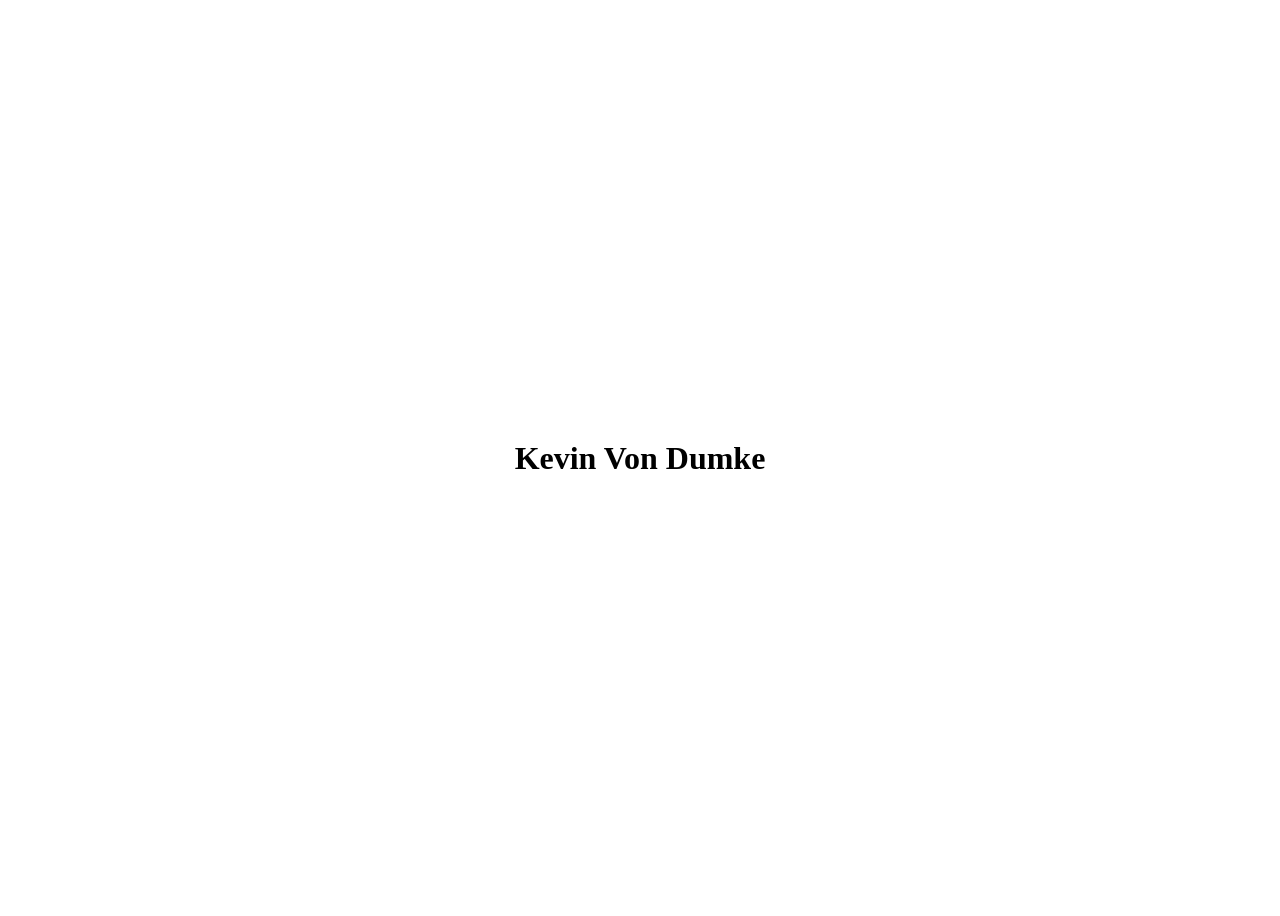
==== index.html @ 3ac59570 "feat(index.html)" ====
<!DOCTYPE html>
<html lang="en">
<head>
    <meta charset="UTF-8">
    <meta name="viewport" content="width=device-width, initial-scale=1.0">
    <title>Kevin Von Dumke | Portfolio</title>
    <link rel="stylesheet" href="styles/index.css">
</head>
<body>
    <div class="container">
        <h1>Kevin Von Dumke</h1>
    </div>
</body>
</html>
---- styles/index.css ----
.container {
  display: flex;
  justify-content: center;
  align-items: center;
  height: 100vh;
}
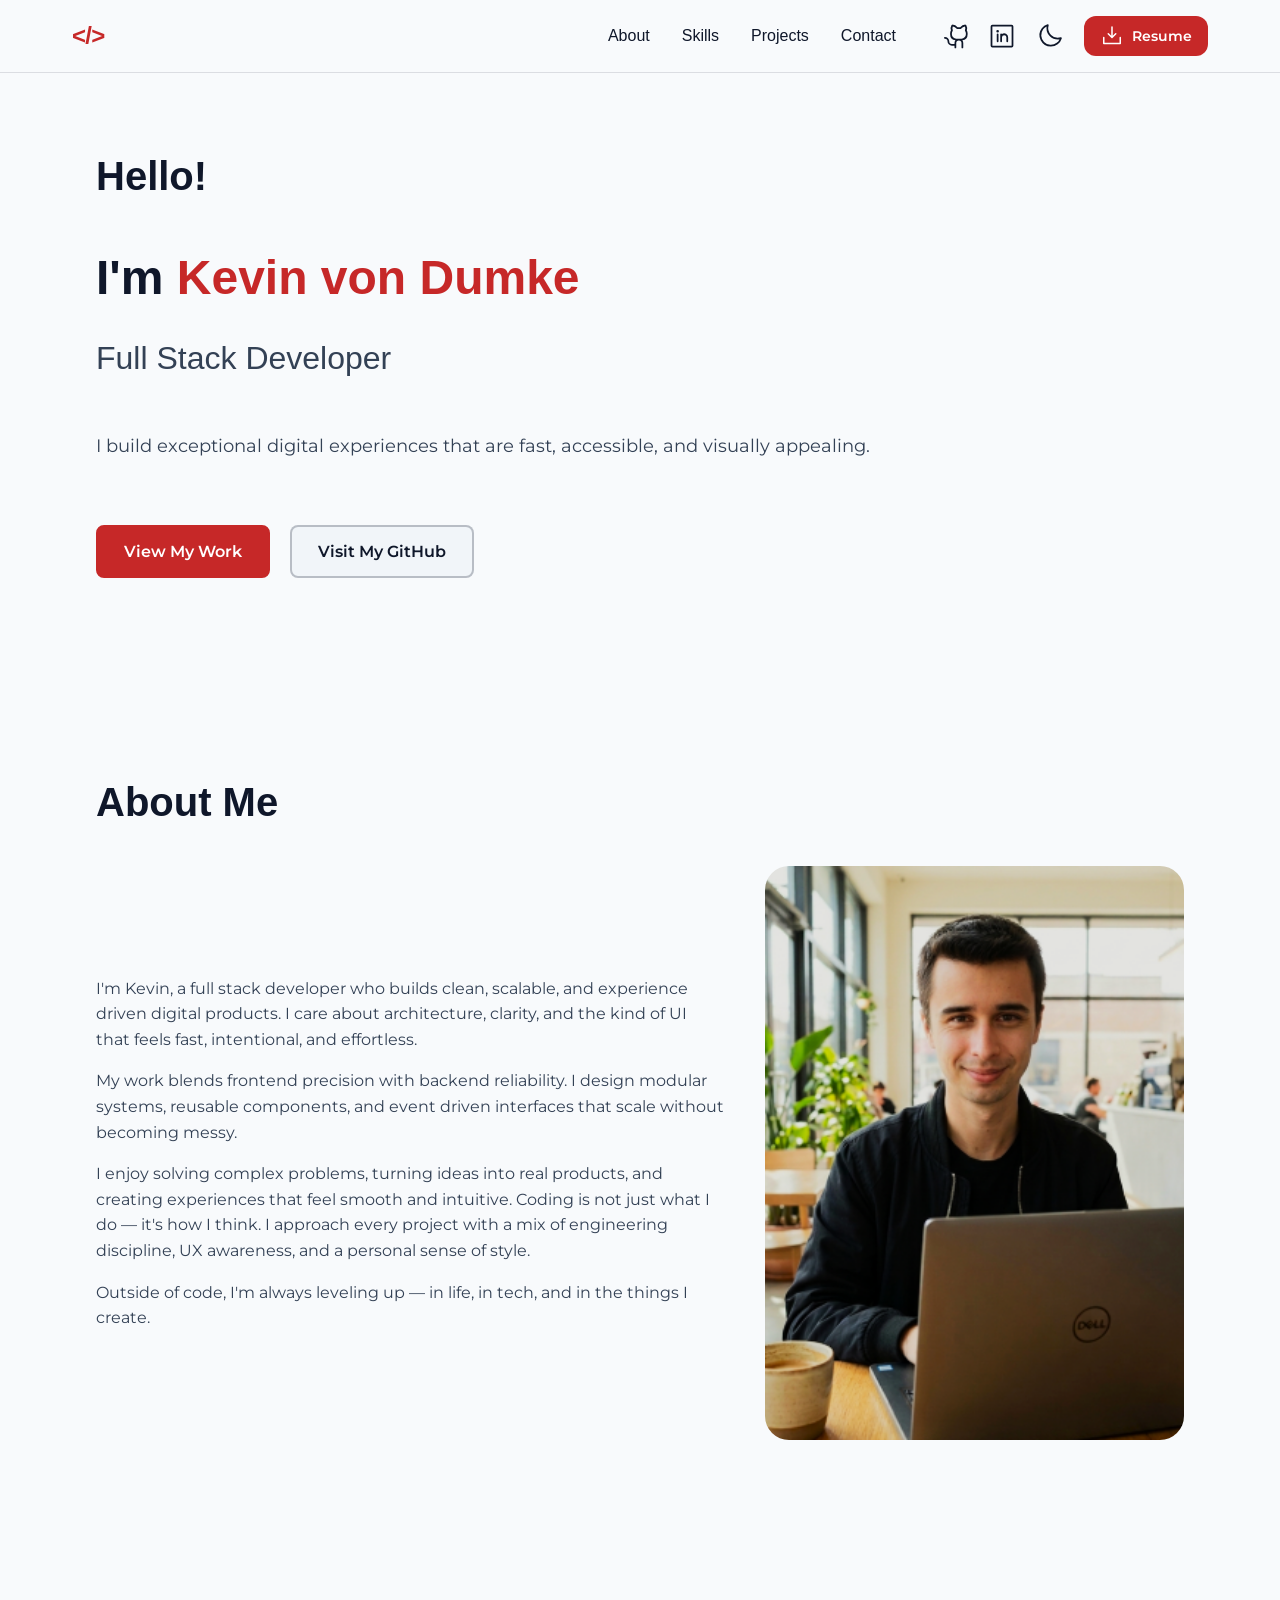
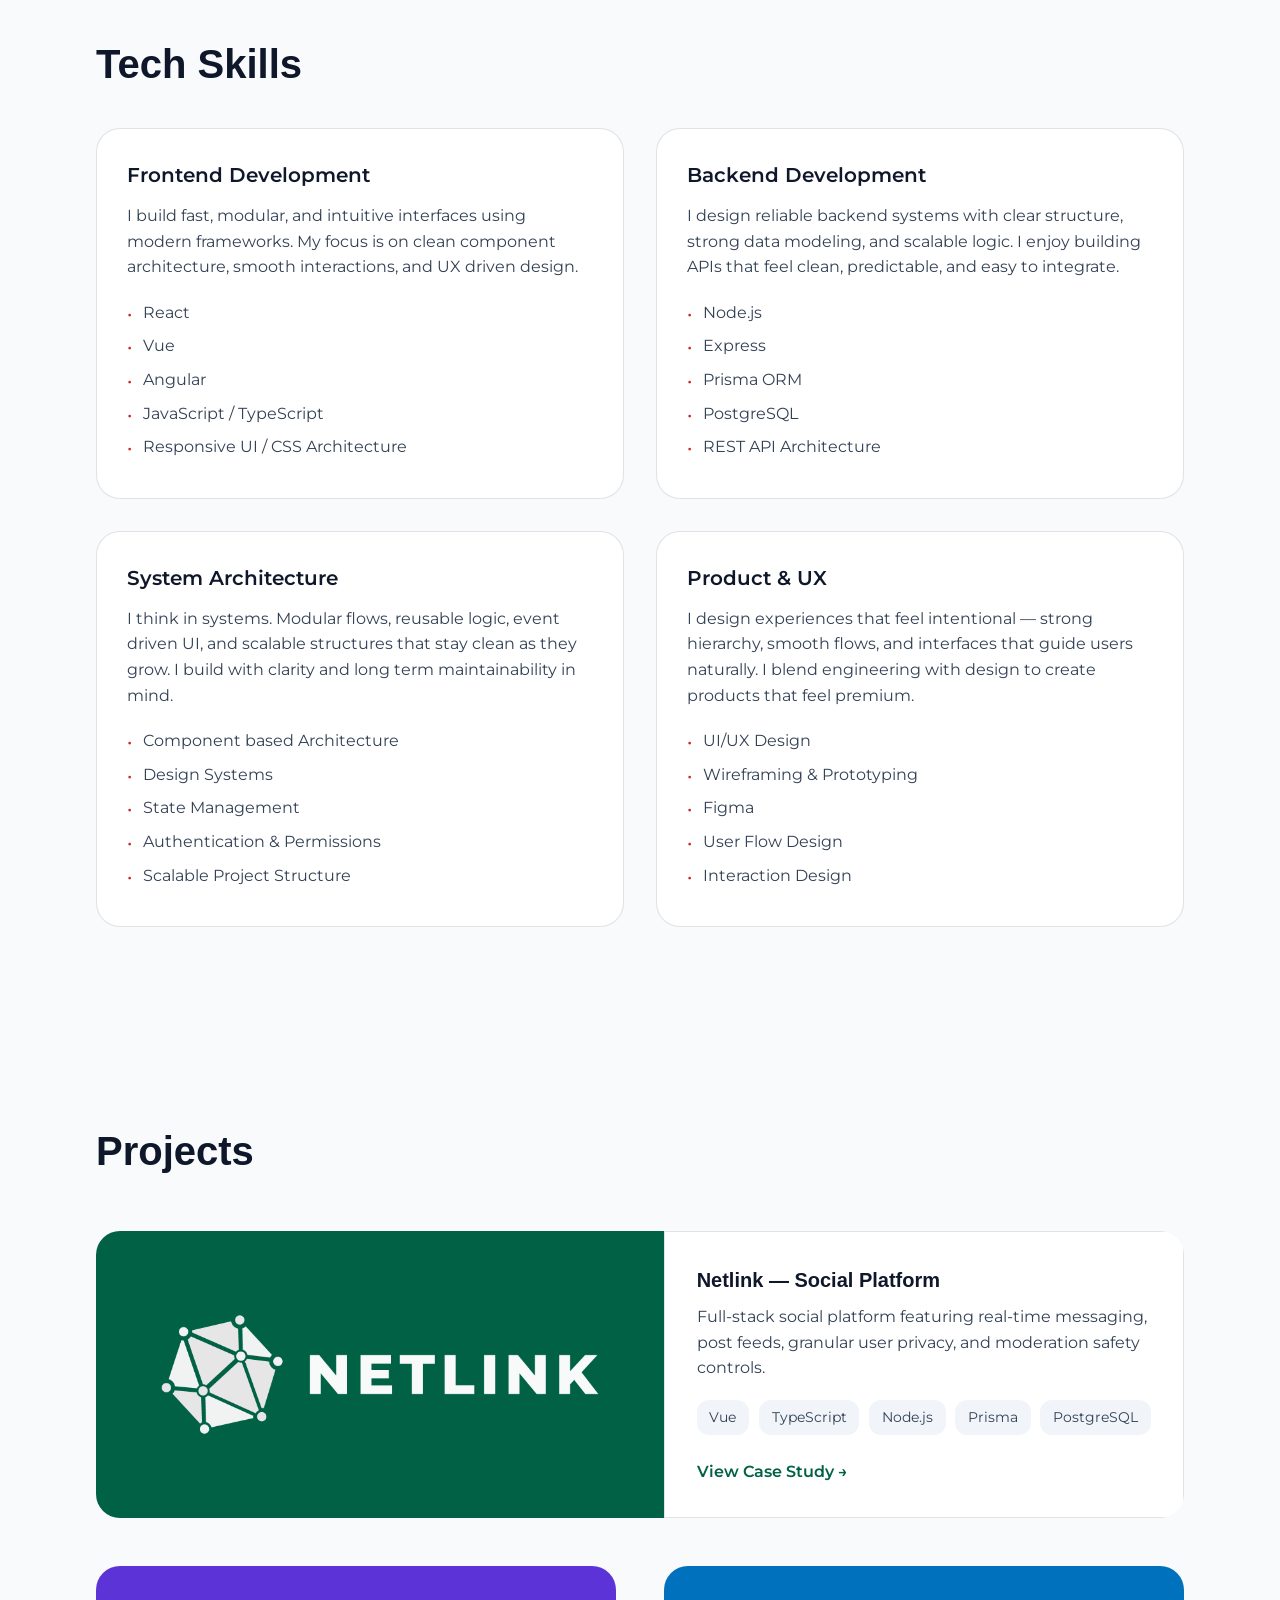
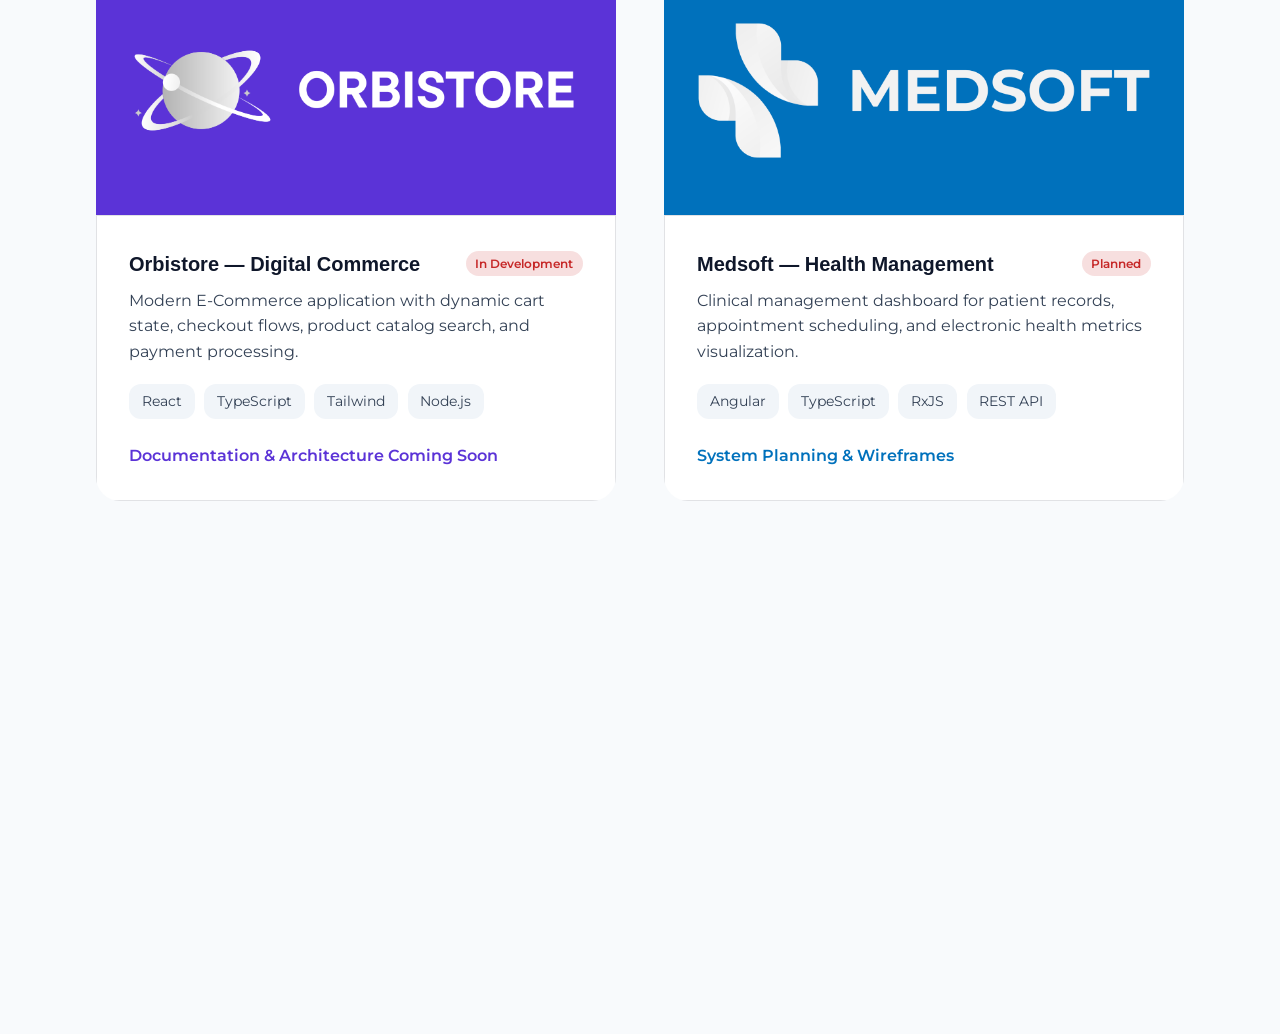
==== commit 87c7ee98: "feat: major portfolio overhaul and accessibility optimization. - Add glassmorphism sticky header, mo" ====
--- a/index.html
+++ b/index.html
@@ -1,14 +1,536 @@
-<!DOCTYPE html>
+<!doctype html>
 <html lang="en">
-<head>
-    <meta charset="UTF-8">
-    <meta name="viewport" content="width=device-width, initial-scale=1.0">
-    <title>Kevin Von Dumke | Portfolio</title>
-    <link rel="stylesheet" href="styles/index.css">
-</head>
-<body>
-    <div class="container">
-        <h1>Kevin Von Dumke</h1>
-    </div>
-</body>
-</html>+  <head>
+    <meta charset="UTF-8" />
+    <meta name="viewport" content="width=device-width, initial-scale=1.0" />
+
+    <title>Kevin Von Dumke | Full Stack Developer</title>
+    <meta
+      name="description"
+      content="Full Stack Developer specializing in Vue.js, TypeScript, Node.js, Express, Prisma, and PostgreSQL. Explore my projects, technical documentation, and development process."
+    />
+    <meta
+      name="keywords"
+      content="Kevin Von Dumke, Full Stack Developer, Vue.js, TypeScript, Node.js, Express, Prisma, PostgreSQL, Portfolio, Software Engineer"
+    />
+
+    <meta name="theme-color" content="#0d0d0d" />
+
+    <meta name="author" content="Kevin Von Dumke" />
+    <meta name="robots" content="index, follow" />
+
+    <link rel="icon" href="/assets/favicon.svg" type="image/svg+xml" />
+    <link rel="icon" type="image/png" href="/favicon-96x96.png" sizes="96x96" />
+    <link rel="icon" type="image/svg+xml" href="/favicon.svg" />
+    <link rel="shortcut icon" href="/favicon.ico" />
+    <link rel="apple-touch-icon" sizes="180x180" href="/apple-touch-icon.png" />
+    <link rel="manifest" href="/site.webmanifest" />
+
+    <meta property="og:type" content="website" />
+    <meta
+      property="og:title"
+      content="Kevin Von Dumke | Full Stack Developer"
+    />
+    <meta
+      property="og:description"
+      content="Explore my portfolio, featured projects, technical documentation, and engineering process."
+    />
+    <meta
+      property="og:image"
+      content="https://kevinvondumke.com/assets/og-image.png"
+    />
+    <meta property="og:url" content="https://kevinvondumke.com/" />
+    <meta property="og:site_name" content="Kevin Von Dumke Portfolio" />
+    <meta name="twitter:card" content="summary_large_image" />
+    <meta
+      name="twitter:title"
+      content="Kevin Von Dumke | Full Stack Developer"
+    />
+    <meta
+      name="twitter:description"
+      content="Explore my portfolio, featured projects, and technical documentation."
+    />
+    <meta
+      name="twitter:image"
+      content="https://kevinvondumke.com/assets/og-image.png"
+    />
+
+    <!-- Google Fonts CDN -->
+    <link rel="preconnect" href="https://fonts.googleapis.com" />
+    <link rel="preconnect" href="https://fonts.gstatic.com" crossorigin />
+    <link
+      href="https://fonts.googleapis.com/css2?family=Montserrat:ital,wght@0,300..900;1,300..900&display=swap"
+      rel="stylesheet"
+    />
+
+    <!-- CSS Styles -->
+    <link rel="stylesheet" href="css/main.css" />
+    <link rel="stylesheet" href="css/index.css" />
+  </head>
+  <body>
+    <div class="progress-bar"></div>
+    <div class="bg-lines"></div>
+    <header class="header" id="header">
+      <div class="container nav-container">
+        <!-- Logo -->
+        <a href="#hero" class="logo">
+          <span class="logo-accent">&lt;/&gt;</span>
+        </a>
+
+        <!-- Desktop Navigation -->
+        <nav class="nav" id="nav">
+          <ul class="nav-list">
+            <li><a href="#about" class="nav-link">About</a></li>
+            <li><a href="#skills" class="nav-link">Skills</a></li>
+            <li><a href="#projects" class="nav-link">Projects</a></li>
+            <li><a href="#contact" class="nav-link">Contact</a></li>
+          </ul>
+          <div class="header-actions">
+            <a
+              href="https://github.com/kevinvondumke"
+              target="_blank"
+              class="icon-btn"
+              aria-label="GitHub Profile"
+            >
+              <svg
+                xmlns="http://www.w3.org/2000/svg"
+                width="28"
+                height="28"
+                fill="#000000"
+                viewBox="0 0 256 256"
+                aria-hidden="true"
+                focusable="false"
+              >
+                <path
+                  d="M208.31,75.68A59.78,59.78,0,0,0,202.93,28,8,8,0,0,0,196,24a59.75,59.75,0,0,0-48,24H124A59.75,59.75,0,0,0,76,24a8,8,0,0,0-6.93,4,59.78,59.78,0,0,0-5.38,47.68A58.14,58.14,0,0,0,56,104v8a56.06,56.06,0,0,0,48.44,55.47A39.8,39.8,0,0,0,96,192v8H72a24,24,0,0,1-24-24A40,40,0,0,0,8,136a8,8,0,0,0,0,16,24,24,0,0,1,24,24,40,40,0,0,0,40,40H96v16a8,8,0,0,0,16,0V192a24,24,0,0,1,48,0v40a8,8,0,0,0,16,0V192a39.8,39.8,0,0,0-8.44-24.53A56.06,56.06,0,0,0,216,112v-8A58.14,58.14,0,0,0,208.31,75.68ZM200,112a40,40,0,0,1-40,40H112a40,40,0,0,1-40-40v-8a41.74,41.74,0,0,1,6.9-22.48A8,8,0,0,0,80,73.83a43.81,43.81,0,0,1,.79-33.58,43.88,43.88,0,0,1,32.32,20.06A8,8,0,0,0,119.82,64h32.35a8,8,0,0,0,6.74-3.69,43.87,43.87,0,0,1,32.32-20.06A43.81,43.81,0,0,1,192,73.83a8.09,8.09,0,0,0,1,7.65A41.72,41.72,0,0,1,200,104Z"
+                ></path>
+              </svg>
+            </a>
+            <a
+              href="https://www.linkedin.com/in/kevinvondumke"
+              target="_blank"
+              class="icon-btn"
+              aria-label="LinkedIn Profile"
+            >
+              <svg
+                xmlns="http://www.w3.org/2000/svg"
+                width="28"
+                height="28"
+                fill="#000000"
+                viewBox="0 0 256 256"
+                aria-hidden="true"
+                focusable="false"
+              >
+                <path
+                  d="M216,24H40A16,16,0,0,0,24,40V216a16,16,0,0,0,16,16H216a16,16,0,0,0,16-16V40A16,16,0,0,0,216,24Zm0,192H40V40H216V216ZM96,112v64a8,8,0,0,1-16,0V112a8,8,0,0,1,16,0Zm88,28v36a8,8,0,0,1-16,0V140a20,20,0,0,0-40,0v36a8,8,0,0,1-16,0V112a8,8,0,0,1,15.79-1.78A36,36,0,0,1,184,140ZM100,84A12,12,0,1,1,88,72,12,12,0,0,1,100,84Z"
+                ></path>
+              </svg>
+            </a>
+            <button
+              class="theme-toggle"
+              id="theme-toggle"
+              type="button"
+              aria-label="Toggle theme"
+              aria-pressed="false"
+            >
+              <span class="theme-icon sun-icon">
+                <svg
+                  xmlns="http://www.w3.org/2000/svg"
+                  width="28"
+                  height="28"
+                  fill="#000000"
+                  viewBox="0 0 256 256"
+                  aria-hidden="true"
+                  focusable="false"
+                >
+                  <path
+                    d="M120,40V16a8,8,0,0,1,16,0V40a8,8,0,0,1-16,0Zm72,88a64,64,0,1,1-64-64A64.07,64.07,0,0,1,192,128Zm-16,0a48,48,0,1,0-48,48A48.05,48.05,0,0,0,176,128ZM58.34,69.66A8,8,0,0,0,69.66,58.34l-16-16A8,8,0,0,0,42.34,53.66Zm0,116.68-16,16a8,8,0,0,0,11.32,11.32l16-16a8,8,0,0,0-11.32-11.32ZM192,72a8,8,0,0,0,5.66-2.34l16-16a8,8,0,0,0-11.32-11.32l-16,16A8,8,0,0,0,192,72Zm5.66,114.34a8,8,0,0,0-11.32,11.32l16,16a8,8,0,0,0,11.32-11.32ZM48,128a8,8,0,0,0-8-8H16a8,8,0,0,0,0,16H40A8,8,0,0,0,48,128Zm80,80a8,8,0,0,0-8,8v24a8,8,0,0,0,16,0V216A8,8,0,0,0,128,208Zm112-88H216a8,8,0,0,0,0,16h24a8,8,0,0,0,0-16Z"
+                  ></path>
+                </svg>
+              </span>
+              <span class="theme-icon moon-icon">
+                <svg
+                  xmlns="http://www.w3.org/2000/svg"
+                  width="28"
+                  height="28"
+                  fill="#000000"
+                  viewBox="0 0 256 256"
+                  aria-hidden="true"
+                  focusable="false"
+                >
+                  <path
+                    d="M233.54,142.23a8,8,0,0,0-8-2,88.08,88.08,0,0,1-109.8-109.8,8,8,0,0,0-10-10,104.84,104.84,0,0,0-52.91,37A104,104,0,0,0,136,224a103.09,103.09,0,0,0,62.52-20.88,104.84,104.84,0,0,0,37-52.91A8,8,0,0,0,233.54,142.23ZM188.9,190.34A88,88,0,0,1,65.66,67.11a89,89,0,0,1,31.4-26A106,106,0,0,0,96,56,104.11,104.11,0,0,0,200,160a106,106,0,0,0,14.92-1.06A89,89,0,0,1,188.9,190.34Z"
+                  ></path>
+                </svg>
+              </span>
+            </button>
+            <a href="assets/resume.pdf" class="resume-btn" download aria-label="Download Resume PDF">
+              <svg
+                xmlns="http://www.w3.org/2000/svg"
+                width="24"
+                height="24"
+                fill="#000000"
+                viewBox="0 0 256 256"
+                aria-hidden="true"
+                focusable="false"
+              >
+                <path
+                  d="M224,144v64a8,8,0,0,1-8,8H40a8,8,0,0,1-8-8V144a8,8,0,0,1,16,0v56H208V144a8,8,0,0,1,16,0Zm-101.66,5.66a8,8,0,0,0,11.32,0l40-40a8,8,0,0,0-11.32-11.32L136,124.69V32a8,8,0,0,0-16,0v92.69L93.66,98.34a8,8,0,0,0-11.32,11.32Z"
+                ></path>
+              </svg>
+              Resume
+            </a>
+          </div>
+        </nav>
+
+        <!-- Mobile Toggle -->
+        <button
+          class="menu-toggle"
+          id="menu-toggle"
+          aria-label="Toggle navigation"
+          aria-controls="nav"
+          aria-expanded="false"
+        >
+          <span></span>
+          <span></span>
+          <span></span>
+        </button>
+      </div>
+    </header>
+
+    <main>
+      <section id="hero" class="hero sections">
+        <div class="hero-content">
+          <h2 class="section-title">Hello!</h2>
+          <h1 class="hero-title">
+            <span>I'm</span> <span>Kevin von Dumke</span>
+          </h1>
+          <h2 class="hero-subtitle">Full Stack Developer</h2>
+          <p class="hero-tagline">
+            I build exceptional digital experiences that are fast, accessible,
+            and visually appealing.
+          </p>
+          <div class="hero-links">
+            <a href="#projects" class="btn primary">View My Work</a>
+            <a
+              href="https://github.com/kevinvondumke"
+              target="_blank"
+              class="btn secondary"
+              >Visit My GitHub</a
+            >
+          </div>
+        </div>
+      </section>
+      <section id="about" class="about sections">
+        <h2 class="section-title">About Me</h2>
+        <div class="about-grid">
+          <div class="about-content">
+            <p class="about-description">
+              I'm Kevin, a full stack developer who builds clean, scalable, and
+              experience driven digital products. I care about architecture,
+              clarity, and the kind of UI that feels fast, intentional, and
+              effortless.
+            </p>
+            <p class="about-description">
+              My work blends frontend precision with backend reliability. I
+              design modular systems, reusable components, and event driven
+              interfaces that scale without becoming messy.
+            </p>
+            <p class="about-description">
+              I enjoy solving complex problems, turning ideas into real
+              products, and creating experiences that feel smooth and intuitive.
+              Coding is not just what I do — it's how I think. I approach every
+              project with a mix of engineering discipline, UX awareness, and a
+              personal sense of style.
+            </p>
+            <p class="about-description">
+              Outside of code, I'm always leveling up — in life, in tech, and in
+              the things I create.
+            </p>
+          </div>
+          <div class="about-image">
+            <img
+              src="assets/images/kevin.png"
+              alt="Kevin Von Dumke"
+              class="about-image"
+            />
+          </div>
+        </div>
+      </section>
+      <section id="skills" class="skills sections">
+        <h2 class="section-title">Tech Skills</h2>
+        <div class="skills-grid">
+          <div class="skill-category">
+            <h3 class="skill-title">Frontend Development</h3>
+            <p class="skill-description">
+              I build fast, modular, and intuitive interfaces using modern
+              frameworks. My focus is on clean component architecture, smooth
+              interactions, and UX driven design.
+            </p>
+            <ul class="skill-list">
+              <li>React</li>
+              <li>Vue</li>
+              <li>Angular</li>
+              <li>JavaScript / TypeScript</li>
+              <li>Responsive UI / CSS Architecture</li>
+            </ul>
+          </div>
+
+          <div class="skill-category">
+            <h3 class="skill-title">Backend Development</h3>
+            <p class="skill-description">
+              I design reliable backend systems with clear structure, strong
+              data modeling, and scalable logic. I enjoy building APIs that feel
+              clean, predictable, and easy to integrate.
+            </p>
+            <ul class="skill-list">
+              <li>Node.js</li>
+              <li>Express</li>
+              <li>Prisma ORM</li>
+              <li>PostgreSQL</li>
+              <li>REST API Architecture</li>
+            </ul>
+          </div>
+
+          <div class="skill-category">
+            <h3 class="skill-title">System Architecture</h3>
+            <p class="skill-description">
+              I think in systems. Modular flows, reusable logic, event driven
+              UI, and scalable structures that stay clean as they grow. I build
+              with clarity and long term maintainability in mind.
+            </p>
+            <ul class="skill-list">
+              <li>Component based Architecture</li>
+              <li>Design Systems</li>
+              <li>State Management</li>
+              <li>Authentication & Permissions</li>
+              <li>Scalable Project Structure</li>
+            </ul>
+          </div>
+
+          <div class="skill-category">
+            <h3 class="skill-title">Product & UX</h3>
+            <p class="skill-description">
+              I design experiences that feel intentional — strong hierarchy,
+              smooth flows, and interfaces that guide users naturally. I blend
+              engineering with design to create products that feel premium.
+            </p>
+            <ul class="skill-list">
+              <li>UI/UX Design</li>
+              <li>Wireframing & Prototyping</li>
+              <li>Figma</li>
+              <li>User Flow Design</li>
+              <li>Interaction Design</li>
+            </ul>
+          </div>
+        </div>
+      </section>
+      <section id="projects" class="projects sections">
+        <h2 class="section-title">Projects</h2>
+
+        <div class="projects-grid">
+          <!-- PROJECT 1: NETLINK (FEATURED VUE) -->
+          <div class="project-card large">
+            <div class="project-image project-netlink">
+              <img src="assets/projects/netlink-logo.png" alt="Netlink Logo" />
+            </div>
+            <div class="project-content">
+              <h3 class="project-title">Netlink — Social Platform</h3>
+              <p class="project-description">
+                Full-stack social platform featuring real-time messaging, post
+                feeds, granular user privacy, and moderation safety controls.
+              </p>
+              <div class="project-tags netlink-tags">
+                <span>Vue</span><span>TypeScript</span><span>Node.js</span
+                ><span>Prisma</span><span>PostgreSQL</span>
+              </div>
+              <a class="project-link" href="./projects/netlink.html"
+                >View Case Study &rarr;</a
+              >
+            </div>
+          </div>
+
+          <!-- PROJECT 2: ORBISTORE (REACT) -->
+          <div class="project-card medium">
+            <div class="project-image medium-image project-orbistore">
+              <img
+                src="assets/projects/orbistore-logo.png"
+                alt="Orbistore Logo"
+              />
+            </div>
+            <div class="project-content">
+              <div
+                style="
+                  display: flex;
+                  align-items: center;
+                  justify-content: space-between;
+                  margin-bottom: 0.5rem;
+                "
+              >
+                <h3 class="project-title" style="margin: 0">
+                  Orbistore — Digital Commerce
+                </h3>
+                <span
+                  style="
+                    font-size: 0.75rem;
+                    background: var(--accent-glow);
+                    color: var(--color-primary);
+                    padding: 0.2rem 0.6rem;
+                    border-radius: var(--radius-full);
+                    font-weight: 600;
+                  "
+                  >In Development</span
+                >
+              </div>
+              <p class="project-description">
+                Modern E-Commerce application with dynamic cart state, checkout
+                flows, product catalog search, and payment processing.
+              </p>
+              <div class="project-tags orbistore-tags">
+                <span>React</span><span>TypeScript</span><span>Tailwind</span
+                ><span>Node.js</span>
+              </div>
+              <span
+                class="project-link"
+                style="color: var(--project-orbistore-color); cursor: default"
+                >Documentation & Architecture Coming Soon</span
+              >
+            </div>
+          </div>
+
+          <!-- PROJECT 3: MEDSOFT (ANGULAR) -->
+          <div class="project-card medium">
+            <div class="project-image medium-image project-medsoft">
+              <img src="assets/projects/medsoft-logo.png" alt="Medsoft Logo" />
+            </div>
+            <div class="project-content">
+              <div
+                style="
+                  display: flex;
+                  align-items: center;
+                  justify-content: space-between;
+                  margin-bottom: 0.5rem;
+                "
+              >
+                <h3 class="project-title" style="margin: 0">
+                  Medsoft — Health Management
+                </h3>
+                <span
+                  style="
+                    font-size: 0.75rem;
+                    background: var(--accent-glow);
+                    color: var(--color-primary);
+                    padding: 0.2rem 0.6rem;
+                    border-radius: var(--radius-full);
+                    font-weight: 600;
+                  "
+                  >Planned</span
+                >
+              </div>
+              <p class="project-description">
+                Clinical management dashboard for patient records, appointment
+                scheduling, and electronic health metrics visualization.
+              </p>
+              <div class="project-tags medsoft-tags">
+                <span>Angular</span><span>TypeScript</span><span>RxJS</span
+                ><span>REST API</span>
+              </div>
+              <span
+                class="project-link"
+                style="color: var(--project-medsoft-color); cursor: default"
+                >System Planning & Wireframes</span
+              >
+            </div>
+          </div>
+        </div>
+      </section>
+    </main>
+
+    <footer>
+      <section id="contact" class="contact sections">
+        <h2 class="section-title">Let's Connect</h2>
+        <div class="availability-status">
+          <span class="status-dot"></span>
+          <span class="status-text">Currently open to meaningful projects</span>
+        </div>
+        <div class="contact-grid">
+          <div class="contact-info">
+            <p class="contact-text">
+              If you want to talk about a project, collaborate, or just say hi,
+              feel free to reach out. I'm always open to building something
+              great.
+            </p>
+          </div>
+          <div class="contact-methods">
+            <a href="mailto:kevinvondumke@gmail.com" class="contact-item" aria-label="Send Email">
+              <span class="contact-icon">
+                <svg
+                  xmlns="http://www.w3.org/2000/svg"
+                  width="32"
+                  height="32"
+                  fill="#FFFFFF"
+                  viewBox="0 0 256 256"
+                  aria-hidden="true"
+                  focusable="false"
+                >
+                  <path
+                    d="M128,24a104,104,0,0,0,0,208c21.51,0,44.1-6.48,60.43-17.33a8,8,0,0,0-8.86-13.33C166,210.38,146.21,216,128,216a88,88,0,1,1,88-88c0,26.45-10.88,32-20,32s-20-5.55-20-32V88a8,8,0,0,0-16,0v4.26a48,48,0,1,0,5.93,65.1c6,12,16.35,18.64,30.07,18.64,22.54,0,36-17.94,36-48A104.11,104.11,0,0,0,128,24Zm0,136a32,32,0,1,1,32-32A32,32,0,0,1,128,160Z"
+                  ></path>
+                </svg>
+              </span>
+              <span>Email</span>
+            </a>
+            <a
+              href="https://github.com/kevinvondumke"
+              target="_blank"
+              class="contact-item"
+              aria-label="Visit GitHub Profile"
+            >
+              <span class="contact-icon">
+                <svg
+                  xmlns="http://www.w3.org/2000/svg"
+                  width="32"
+                  height="32"
+                  fill="#FFFFFF"
+                  viewBox="0 0 256 256"
+                  aria-hidden="true"
+                  focusable="false"
+                >
+                  <path
+                    d="M208.31,75.68A59.78,59.78,0,0,0,202.93,28,8,8,0,0,0,196,24a59.75,59.75,0,0,0-48,24H124A59.75,59.75,0,0,0,76,24a8,8,0,0,0-6.93,4,59.78,59.78,0,0,0-5.38,47.68A58.14,58.14,0,0,0,56,104v8a56.06,56.06,0,0,0,48.44,55.47A39.8,39.8,0,0,0,96,192v8H72a24,24,0,0,1-24-24A40,40,0,0,0,8,136a8,8,0,0,0,0,16,24,24,0,0,1,24,24,40,40,0,0,0,40,40H96v16a8,8,0,0,0,16,0V192a24,24,0,0,1,48,0v40a8,8,0,0,0,16,0V192a39.8,39.8,0,0,0-8.44-24.53A56.06,56.06,0,0,0,216,112v-8A58.14,58.14,0,0,0,208.31,75.68ZM200,112a40,40,0,0,1-40,40H112a40,40,0,0,1-40-40v-8a41.74,41.74,0,0,1,6.9-22.48A8,8,0,0,0,80,73.83a43.81,43.81,0,0,1,.79-33.58,43.88,43.88,0,0,1,32.32,20.06A8,8,0,0,0,119.82,64h32.35a8,8,0,0,0,6.74-3.69,43.87,43.87,0,0,1,32.32-20.06A43.81,43.81,0,0,1,192,73.83a8.09,8.09,0,0,0,1,7.65A41.72,41.72,0,0,1,200,104Z"
+                  ></path>
+                </svg>
+              </span>
+              <span>GitHub</span>
+            </a>
+            <a
+              href="https://linkedin.com/in/kevinvondumke"
+              target="_blank"
+              class="contact-item"
+              aria-label="Visit LinkedIn Profile"
+            >
+              <span class="contact-icon">
+                <svg
+                  xmlns="http://www.w3.org/2000/svg"
+                  width="32"
+                  height="32"
+                  fill="#FFFFFF"
+                  viewBox="0 0 256 256"
+                  aria-hidden="true"
+                  focusable="false"
+                >
+                  <path
+                    d="M216,24H40A16,16,0,0,0,24,40V216a16,16,0,0,0,16,16H216a16,16,0,0,0,16-16V40A16,16,0,0,0,216,24Zm0,192H40V40H216V216ZM96,112v64a8,8,0,0,1-16,0V112a8,8,0,0,1,16,0Zm88,28v36a8,8,0,0,1-16,0V140a20,20,0,0,0-40,0v36a8,8,0,0,1-16,0V112a8,8,0,0,1,15.79-1.78A36,36,0,0,1,184,140ZM100,84A12,12,0,1,1,88,72,12,12,0,0,1,100,84Z"
+                  ></path>
+                </svg>
+              </span>
+              <span>LinkedIn</span>
+            </a>
+          </div>
+        </div>
+      </section>
+    </footer>
+    <script src="./js/app.js"></script>
+    <script src="./js/theme.js"></script>
+  </body>
+</html>
--- a/css/main.css
+++ b/css/main.css
@@ -0,0 +1,965 @@
+/* ------------------------------------------------------
+  GLOBAL & RESET
+------------------------------------------------------ */
+* {
+  margin: 0;
+  padding: 0;
+  box-sizing: border-box;
+}
+
+html {
+  scroll-behavior: smooth;
+}
+
+body {
+  background: var(--bg-primary);
+  color: var(--text-primary);
+  font-family: var(--font-primary);
+  line-height: var(--lh-body);
+  transition:
+    background-color var(--transition-normal),
+    color var(--transition-normal);
+}
+
+body.menu-open {
+  overflow: hidden;
+}
+
+a:focus-visible,
+button:focus-visible,
+.btn:focus-visible,
+.project-link:focus-visible,
+.contact-item:focus-visible {
+  outline: 2px solid var(--accent-primary) !important;
+  outline-offset: 4px !important;
+  box-shadow: 0 0 0 4px var(--accent-glow) !important;
+  border-radius: var(--radius-sm);
+}
+
+.bg-lines {
+  position: fixed;
+  inset: 0;
+  pointer-events: none;
+  overflow: hidden;
+  z-index: -1;
+}
+
+.bg-lines span {
+  position: absolute;
+  top: -60px;
+  width: 2px;
+  height: 60px;
+  background: rgba(124, 124, 124, 0.12);
+  animation: drop 2.5s linear infinite;
+  opacity: 0;
+  will-change: transform;
+}
+
+@keyframes drop {
+  0% {
+    transform: translate3d(0, 0, 0);
+    opacity: 0.4;
+  }
+  100% {
+    transform: translate3d(0, 120vh, 0);
+    opacity: 0;
+  }
+}
+
+@media (prefers-reduced-motion: reduce) {
+  .bg-lines span,
+  .about-image img,
+  .status-dot {
+    animation: none !important;
+  }
+  .sections {
+    transition: none !important;
+    opacity: 1 !important;
+    transform: none !important;
+  }
+}
+
+/* ------------------------------------------------------
+  HEADER & NAVIGATION
+------------------------------------------------------ */
+.header {
+  position: fixed;
+  top: 0;
+  left: 0;
+  width: 100%;
+  z-index: var(--z-header);
+  backdrop-filter: var(--blur-lg);
+  background: var(--bg-overlay);
+  border-bottom: 1px solid var(--border-color);
+  transition:
+    padding var(--transition-slow),
+    background var(--transition-slow),
+    box-shadow var(--transition-slow);
+}
+
+.header.scrolled {
+  padding: 0.7rem 0;
+  background: var(--bg-overlay);
+  box-shadow: var(--shadow-md);
+}
+
+.nav-container {
+  max-width: var(--container-width);
+  margin: auto;
+  display: flex;
+  align-items: center;
+  justify-content: space-between;
+  padding: 1rem 2rem;
+}
+
+.logo {
+  display: flex;
+  align-items: center;
+  gap: 0.6rem;
+  text-decoration: none;
+  color: var(--color-primary);
+  font-size: var(--fs-2xl);
+  font-weight: var(--fw-bold);
+  letter-spacing: var(--tracking-tight);
+}
+
+.nav {
+  display: flex;
+  justify-content: space-between;
+  align-items: center;
+  gap: 5rem;
+}
+
+.nav-list {
+  display: flex;
+  align-items: center;
+  gap: 2.5rem;
+  list-style: none;
+}
+
+.nav-link {
+  position: relative;
+  text-decoration: none;
+  color: var(--text-primary);
+  transition: var(--transition-normal);
+  font-family: var(--font-primary);
+  font-weight: var(--fw-medium);
+}
+
+.nav-link:hover {
+  color: var(--color-primary);
+}
+
+.nav-link::after {
+  content: "";
+  position: absolute;
+  bottom: -6px;
+  left: 50%;
+  width: 0;
+  height: 2px;
+  border-radius: var(--radius-full);
+  background: var(--color-primary);
+  transform: translateX(-50%);
+  transition: width var(--transition-normal);
+}
+
+.nav-link:hover::after,
+.nav-link.active::after {
+  width: 100%;
+}
+
+.header-actions {
+  display: flex;
+  align-items: center;
+  gap: 1rem;
+}
+
+.icon-btn {
+  background: none;
+  border: none;
+  cursor: pointer;
+  display: flex;
+  align-items: center;
+  justify-content: center;
+}
+
+.icon-btn svg {
+  margin: 0;
+  fill: var(--text-primary);
+  transition: fill var(--transition-normal);
+}
+
+.icon-btn:hover svg {
+  fill: var(--color-primary);
+}
+
+.resume-btn {
+  padding: 0.5rem 1rem;
+  border-radius: var(--radius-lg);
+  text-decoration: none;
+  background: var(--color-primary);
+  color: #ffffff;
+  font-weight: var(--fw-semibold);
+  transition: var(--transition-normal);
+  display: flex;
+  align-items: center;
+  gap: 0.5rem;
+}
+
+.resume-btn svg {
+  margin: 0;
+  fill: #ffffff;
+  transition:
+    fill var(--transition-slow),
+    transform var(--transition-slow);
+}
+
+.resume-btn:hover {
+  transform: translateY(-2px);
+  background: var(--color-primary-hover);
+  color: #ffffff;
+}
+
+.menu-toggle {
+  display: none;
+  background: none;
+  border: none;
+  cursor: pointer;
+  flex-direction: column;
+  gap: 6px;
+}
+
+.menu-toggle span {
+  width: 28px;
+  height: 2px;
+  background: var(--text-primary);
+  transition: var(--transition-normal);
+}
+
+.menu-toggle.active span:nth-child(1) {
+  transform: translateY(8px) rotate(45deg);
+}
+
+.menu-toggle.active span:nth-child(2) {
+  opacity: 0;
+}
+
+.menu-toggle.active span:nth-child(3) {
+  transform: translateY(-8px) rotate(-45deg);
+}
+
+.nav-link.active {
+  color: var(--color-primary);
+}
+
+.nav-link.active::after {
+  width: 100%;
+}
+
+/* ------------------------------------------------------
+  PROGRESS BAR
+------------------------------------------------------ */
+.progress-bar {
+  position: fixed;
+  top: 0;
+  left: 0;
+  height: 3px;
+  width: 0;
+  z-index: 9999;
+  background: var(--color-primary);
+}
+
+/* ------------------------------------------------------
+  SECTION BASE
+------------------------------------------------------ */
+.sections {
+  padding: var(--header-height) var(--section-spacing);
+  opacity: 0;
+  transform: translateY(40px);
+  transition:
+    opacity 0.4s cubic-bezier(0.16, 1, 0.3, 1),
+    transform 0.4s cubic-bezier(0.16, 1, 0.3, 1);
+}
+
+.sections.visible {
+  opacity: 1;
+  transform: translateY(0px);
+}
+
+.section-title {
+  font-family: var(--font-primary);
+  font-size: var(--fs-4xl);
+  font-weight: var(--fw-bold);
+  color: var(--text-primary);
+  margin: 2rem 0 2rem 0;
+}
+
+/* ------------------------------------------------------
+  HERO
+------------------------------------------------------ */
+.hero {
+  margin-top: 2rem;
+}
+
+.hero-content {
+  will-change: transform;
+  transition: transform var(--transition-fast);
+}
+
+.hero-title {
+  font-family: var(--font-primary);
+  font-size: var(--fs-4xl);
+  font-weight: var(--fw-bold);
+  color: var(--text-primary);
+  margin: 0;
+}
+
+.hero-title span:last-child {
+  color: var(--color-primary);
+}
+
+.hero-subtitle {
+  font-family: var(--font-primary);
+  font-size: var(--fs-2xl);
+  font-weight: var(--fw-medium);
+  color: var(--text-secondary);
+  margin: 1rem 0;
+}
+
+.hero-tagline {
+  font-size: var(--fs-lg);
+  color: var(--text-secondary);
+  margin: 1rem 0 2rem 0;
+}
+
+.hero-links {
+  display: flex;
+  gap: 20px;
+}
+
+/* ------------------------------------------------------
+  BUTTONS
+------------------------------------------------------ */
+.btn {
+  display: inline-block;
+  padding: 12px 26px;
+  font-size: var(--fs-md);
+  font-weight: var(--fw-semibold);
+  border-radius: var(--radius-md);
+  text-decoration: none;
+  position: relative;
+  overflow: hidden;
+  transition:
+    transform var(--transition-normal),
+    color var(--transition-normal),
+    background var(--transition-normal);
+}
+
+.btn.primary {
+  background: var(--color-primary);
+  border: 2px solid var(--color-primary);
+  color: #ffffff;
+}
+
+.btn.secondary {
+  border: 2px solid var(--border-hover);
+  color: var(--text-primary);
+  background: var(--bg-surface);
+}
+
+.btn:hover {
+  transform: translateY(-4px);
+}
+
+.btn::after {
+  content: "";
+  position: absolute;
+  left: 0;
+  bottom: 0;
+  width: 0%;
+  height: 2px;
+  background: currentColor;
+  transition: width var(--transition-slow);
+}
+
+.btn:hover::after {
+  width: 100%;
+}
+
+.btn.primary:hover {
+  background: var(--color-primary-hover);
+  border-color: var(--color-primary-hover);
+}
+
+.btn.secondary:hover {
+  color: var(--color-primary);
+  border-color: var(--color-primary);
+}
+
+/* ------------------------------------------------------
+  ABOUT
+------------------------------------------------------ */
+.about-grid {
+  display: grid;
+  grid-template-columns: 2fr 1fr;
+  gap: 3rem;
+  align-items: center;
+}
+
+.about-content {
+  display: flex;
+  flex-direction: column;
+}
+
+.about-description {
+  font-family: var(--font-primary);
+  font-size: var(--fs-md);
+  color: var(--text-secondary);
+  line-height: var(--lh-body);
+  padding: var(--space-2) 0;
+}
+
+.about-image img {
+  border-radius: var(--radius-2xl);
+  aspect-ratio: 285 /390; width: 100%; height: auto;
+  display: block;
+  margin: 0 auto;
+  animation: floatImage 6s ease-in-out infinite;
+}
+
+@keyframes floatImage {
+  0% {
+    transform: translateY(0px);
+  }
+  50% {
+    transform: translateY(-12px);
+  }
+  100% {
+    transform: translateY(0px);
+  }
+}
+
+/* ------------------------------------------------------
+  SKILLS
+------------------------------------------------------ */
+.skills {
+  background: var(--bg-primary);
+}
+
+.skills-grid {
+  display: grid;
+  grid-template-columns: repeat(auto-fit, minmax(380px, 1fr));
+  gap: 2rem;
+  margin-top: 2rem;
+}
+
+.skill-category {
+  background: var(--bg-secondary);
+  padding: 30px;
+  border-radius: var(--radius-2xl);
+  border: 1px solid var(--border-color);
+  transition: all var(--transition-normal);
+  transform-style: preserve-3d;
+  position: relative;
+  overflow: hidden;
+}
+
+.skill-category:hover {
+  transform: translateY(-10px) rotateX(6deg) rotateY(-6deg);
+  border-color: var(--color-primary);
+  box-shadow: var(--shadow-md);
+}
+
+.skill-category::before {
+  content: "";
+  position: absolute;
+  top: -40%;
+  left: -40%;
+  width: 180%;
+  height: 180%;
+  background: radial-gradient(circle, var(--accent-glow), transparent 70%);
+  opacity: 0;
+  transition: opacity 0.4s ease;
+}
+
+.skill-category:hover::before {
+  opacity: 1;
+}
+
+.skill-title {
+  font-family: var(--font-primary);
+  font-size: var(--fs-xl);
+  font-weight: var(--fw-semibold);
+  color: var(--text-primary);
+  margin-bottom: 12px;
+  transition: color var(--transition-normal);
+}
+
+.skill-category:hover .skill-title {
+  color: var(--color-primary);
+}
+
+.skill-description {
+  font-family: var(--font-primary);
+  color: var(--text-secondary);
+  line-height: var(--lh-body);
+  margin-bottom: 20px;
+}
+
+.skill-list {
+  list-style: none;
+  padding: 0;
+  margin: 0;
+}
+
+.skill-list li {
+  margin-bottom: 8px;
+  font-family: var(--font-primary);
+  color: var(--text-secondary);
+  position: relative;
+  padding-left: 16px;
+  transition:
+    transform var(--transition-normal),
+    color var(--transition-normal);
+}
+
+.skill-list li::before {
+  content: "•";
+  position: absolute;
+  left: 0;
+  color: var(--color-primary);
+  font-size: var(--fs-lg);
+  transition: transform var(--transition-normal);
+}
+
+.skill-list li:hover {
+  transform: translateX(6px);
+  color: var(--text-primary);
+}
+
+.skill-list li:hover::before {
+  transform: scale(1.4);
+}
+
+/* ------------------------------------------------------
+  PROJECTS
+------------------------------------------------------ */
+.projects-grid {
+  display: grid;
+  grid-template-columns: repeat(2, 1fr);
+  gap: 3rem;
+  margin-top: 3rem;
+}
+
+.project-card {
+  border-radius: var(--radius-2xl);
+  overflow: hidden;
+  display: flex;
+  flex-direction: column;
+  transition:
+    transform var(--transition-normal),
+    box-shadow var(--transition-normal);
+}
+
+.project-card.large {
+  grid-column: span 2;
+  display: grid;
+  grid-template-columns: 1.4fr 1fr;
+}
+
+.project-image img {
+  width: 100%;
+  height: 100%;
+  object-fit: cover;
+  text-align: center;
+  transition:
+    transform var(--transition-slow),
+    filter var(--transition-slow);
+}
+
+.project-image {
+  overflow: hidden;
+}
+
+.medium-image {
+  padding: 2rem 0;
+}
+
+.project-card:hover .project-image img {
+  transform: scale(1.06) translateY(-4px);
+  filter: drop-shadow(0 0 18px var(--accent-glow));
+}
+
+.project-content {
+  padding: 2rem;
+  background: var(--bg-secondary);
+  border: 1px solid var(--border-color);
+}
+
+.project-title {
+  font-family: var(--font-primary);
+  font-size: var(--fs-xl);
+  font-weight: var(--fw-bold);
+  color: var(--text-primary);
+  margin-bottom: 0.5rem;
+}
+
+.project-description {
+  font-family: var(--font-primary);
+  font-size: var(--fs-md);
+  color: var(--text-secondary);
+  margin-bottom: 1.2rem;
+}
+
+.project-tags {
+  display: flex;
+  gap: 0.6rem;
+  margin-bottom: 1.5rem;
+}
+
+.project-tags span {
+  background: var(--bg-surface);
+  color: var(--text-secondary);
+  padding: 0.4rem 0.8rem;
+  border-radius: var(--radius-lg);
+  font-size: var(--fs-sm);
+  transition:
+    background var(--transition-fast),
+    color var(--transition-fast);
+}
+
+.project-tags span:hover {
+  color: #ffffff;
+}
+
+.netlink-tags span:hover {
+  background: var(--project-netlink-color);
+}
+
+.orbistore-tags span:hover {
+  background: var(--project-orbistore-color);
+}
+
+.medsoft-tags span:hover {
+  background: var(--project-medsoft-color);
+}
+
+.project-link {
+  color: var(--project-netlink-color);
+  font-family: var(--font-primary);
+  font-weight: var(--fw-semibold);
+  text-decoration: none;
+  transition: opacity var(--transition-normal);
+}
+
+.project-link:hover {
+  opacity: 0.7;
+}
+
+.project-card:hover {
+  transform: translateY(-6px);
+  box-shadow: 0 0 20px var(--project-netlink-accent-glow);
+}
+
+.project-netlink {
+  background: var(--project-netlink-color);
+}
+.project-orbistore {
+  background: var(--project-orbistore-color);
+}
+.project-medsoft {
+  background: var(--project-medsoft-color);
+}
+
+/* ------------------------------------------------------
+  CONTACT
+------------------------------------------------------ */
+.availability-status {
+  display: flex;
+  align-items: center;
+  gap: 0.6rem;
+  margin-top: 0.5rem;
+}
+
+.status-dot {
+  width: 10px;
+  height: 10px;
+  background: var(--color-success);
+  border-radius: 50%;
+  box-shadow: 0 0 8px var(--color-success);
+  animation: pulseDot 1.8s ease-in-out infinite;
+}
+
+@keyframes pulseDot {
+  0% {
+    transform: scale(1);
+  }
+  50% {
+    transform: scale(1.25);
+  }
+  100% {
+    transform: scale(1);
+  }
+}
+
+.status-text {
+  font-size: var(--fs-md);
+  color: var(--text-secondary);
+  letter-spacing: var(--tracking-normal);
+}
+
+.contact-grid {
+  display: grid;
+  grid-template-columns: 1.2fr 1fr;
+  gap: 3rem;
+  margin-top: 1rem;
+}
+
+.contact-text {
+  font-family: var(--font-primary);
+  color: var(--text-secondary);
+  margin-bottom: 2rem;
+  line-height: var(--lh-body);
+}
+
+.contact-methods {
+  display: flex;
+  flex-direction: row;
+  gap: 1rem;
+}
+
+.contact-item {
+  display: flex;
+  align-items: center;
+  gap: 1rem;
+  padding: 1rem 1.5rem;
+  border-radius: var(--radius-lg);
+  background: var(--bg-secondary);
+  border: 1px solid var(--border-color);
+  text-decoration: none;
+  color: var(--text-primary);
+  transition:
+    transform var(--transition-normal),
+    border-color var(--transition-normal);
+}
+
+.contact-item:hover {
+  transform: translateY(-4px);
+  border-color: var(--color-primary);
+}
+
+.contact-item .contact-icon svg,
+.contact-item span:last-child {
+  transition:
+    transform var(--transition-normal),
+    filter var(--transition-normal);
+}
+
+.contact-item .contact-icon svg {
+  fill: var(--text-primary);
+}
+
+.contact-item:hover .contact-icon svg,
+.contact-item:hover span:last-child {
+  transform: scale(1.15);
+  fill: var(--color-primary);
+}
+
+.contact-icon {
+  font-size: var(--fs-2xl);
+  display: flex;
+  align-items: center;
+}
+
+/* ------------------------------------------------------
+  RESPONSIVE — 1440px
+------------------------------------------------------ */
+@media (max-width: 1440px) {
+  .sections,
+  .hero {
+    padding: 5rem 6rem;
+  }
+  .hero-title {
+    font-size: var(--fs-5xl);
+  }
+  .hero-subtitle {
+    font-size: var(--fs-3xl);
+  }
+  .hero-tagline {
+    padding: 2rem 0;
+  }
+  .about-grid {
+    grid-template-columns: 1.5fr 1fr;
+    gap: 2.5rem;
+  }
+  .skills-grid {
+    grid-template-columns: repeat(auto-fit, minmax(500px, 1fr));
+  }
+}
+
+/* ------------------------------------------------------
+  RESPONSIVE — 1024px
+------------------------------------------------------ */
+@media (max-width: 1024px) {
+  .sections,
+  .hero {
+    padding: 3rem 3rem;
+  }
+  .hero-title {
+    font-size: var(--fs-4xl);
+  }
+  .hero-subtitle {
+    font-size: var(--fs-3xl);
+  }
+  .service-cards {
+    grid-template-columns: 1fr;
+  }
+  .about-grid {
+    grid-template-columns: 1fr 1fr;
+    text-align: center;
+    gap: 2rem;
+  }
+  .about-content {
+    align-items: center;
+  }
+  .about-image img {
+    max-width: 300px;
+  }
+  .skills-grid {
+    grid-template-columns: repeat(auto-fit, minmax(300px, 1fr));
+  }
+  .projects-grid {
+    grid-template-columns: 1fr;
+  }
+  .project-card.large {
+    grid-template-columns: 1fr;
+  }
+  .contact-grid {
+    grid-template-columns: 1fr;
+  }
+}
+
+/* ------------------------------------------------------
+  RESPONSIVE — 768px
+------------------------------------------------------ */
+@media (max-width: 768px) {
+  .menu-toggle {
+    display: flex;
+    user-select: none;
+    -webkit-tap-highlight-color: transparent;
+  }
+  .nav {
+    position: fixed;
+    top: 0;
+    right: -100%;
+    width: 100%;
+    height: 100vh;
+    display: flex;
+    flex-direction: column;
+    gap: 2rem;
+    align-items: start;
+    justify-content: center;
+    text-align: left;
+    background: var(--bg-primary);
+    transition: var(--transition-slow);
+    box-sizing: border-box;
+    opacity: 0;
+    transform: translateY(-20px);
+    pointer-events: none;
+    padding-left: 2rem;
+  }
+  .nav.active {
+    opacity: 1;
+    transform: none;
+    pointer-events: auto;
+    right: 0;
+  }
+  .nav-list {
+    flex-direction: column;
+    align-items: start;
+    gap: 2rem;
+  }
+  .nav-link {
+    font-size: var(--fs-2xl);
+  }
+  .header-actions {
+    flex-direction: row;
+    gap: 2rem;
+    justify-content: space-between;
+    align-items: center;
+  }
+  .sections {
+    padding: 4rem 1.75rem;
+  }
+  .hero-title {
+    font-size: var(--fs-3xl);
+  }
+  .hero-subtitle {
+    font-size: var(--fs-xl);
+  }
+  .hero-tagline {
+    font-size: var(--fs-md);
+  }
+  .hero-links {
+    flex-direction: column;
+    align-items: center;
+    gap: 12px;
+    width: 100%;
+  }
+  .hero-links .btn {
+    width: 100%;
+    max-width: 320px;
+    text-align: center;
+  }
+  .service-cards {
+    gap: 1.25rem;
+  }
+  .service-card {
+    grid-template-columns: 1fr;
+    gap: 1rem;
+    padding: 1.5rem;
+  }
+  .service-icon {
+    display: flex;
+    justify-content: flex-start;
+    margin-bottom: 0.5rem;
+  }
+  .service-icon svg {
+    width: 48px;
+    height: 48px;
+  }
+  .about-grid {
+    grid-template-columns: 1fr;
+    gap: 1.5rem;
+  }
+  .about-description {
+    text-align: left;
+    font-size: var(--fs-md);
+    padding: var(--space-2) 0;
+    line-height: var(--lh-body);
+  }
+  .skill-category {
+    transform: none !important;
+  }
+  .project-content {
+    padding: 1.5rem;
+  }
+  .project-title {
+    font-size: var(--fs-lg);
+  }
+  .contact-grid {
+    gap: 1rem;
+  }
+  .contact-methods {
+    flex-direction: column;
+    align-items: center;
+    gap: 0.8rem;
+    width: 100%;
+  }
+  .contact-item {
+    width: 100%;
+    max-width: 320px;
+    justify-content: center;
+    padding: 0.8rem 1.2rem;
+  }
+}
--- a/css/index.css
+++ b/css/index.css
@@ -0,0 +1,565 @@
+/* ======================================================
+   FONTS
+====================================================== */
+@font-face {
+  font-family: "Montserrat";
+  font-style: normal;
+  font-weight: 300;
+  font-display: swap;
+  src: url("../assets/fonts/Montserrat-Light.ttf") format("truetype");
+}
+
+@font-face {
+  font-family: "Montserrat";
+  font-style: normal;
+  font-weight: 500;
+  font-display: swap;
+  src: url("../assets/fonts/Montserrat-Medium.ttf") format("truetype");
+}
+
+@font-face {
+  font-family: "Montserrat";
+  font-style: normal;
+  font-weight: 700;
+  font-display: swap;
+  src: url("../assets/fonts/Montserrat-Bold.ttf") format("truetype");
+}
+
+/* Fallback mappings for old font-family names */
+@font-face {
+  font-family: "Montserrat Light";
+  src: url("../assets/fonts/Montserrat-Light.ttf") format("truetype");
+  font-display: swap;
+}
+@font-face {
+  font-family: "Montserrat Medium";
+  src: url("../assets/fonts/Montserrat-Medium.ttf") format("truetype");
+  font-display: swap;
+}
+@font-face {
+  font-family: "Montserrat Bold";
+  src: url("../assets/fonts/Montserrat-Bold.ttf") format("truetype");
+  font-display: swap;
+}
+
+/* ======================================================
+   THEME TOKENS
+====================================================== */
+:root,
+[data-theme="dark"] {
+  /* Surface Colors */
+  --bg-primary: #0d0d0d;
+  --bg-secondary: #171717;
+  --bg-surface: #1f1f1f;
+  --bg-overlay: rgba(13, 13, 13, 0.85);
+
+  --text-primary: #ffffff;
+  --text-secondary: #e2e8f0;
+  --text-muted: #94a3b8;
+
+  --border-color: rgba(255, 255, 255, 0.1);
+  --border-hover: rgba(255, 255, 255, 0.2);
+  --shadow-card: 0 10px 30px rgba(0, 0, 0, 0.35);
+
+  /* Primary Brand Accent (Crimson Red for Portfolio) */
+  --color-primary: #e53935;
+  --color-primary-hover: #ef5350;
+  --color-primary-light: #ff6b6b;
+  --accent-primary: #e53935;
+  --accent-hover: #ef5350;
+  --accent-glow: rgba(229, 57, 53, 0.25);
+
+  /* Project Accent Default */
+  --project-netlink-color: #006145;
+  --netlink-accent-primary: #10b981;
+  --netlink-accent-hover: #34d399;
+  --netlink-accent-glow: rgba(16, 185, 129, 0.55);
+  --project-orbistore-color: #5b33d7; /* Deep Blue for Orbistore */
+  --orbistore-accent-primary: #5b33d7;
+  --orbistore-accent-hover: #7c4dff;
+  --orbistore-accent-glow: rgba(91, 51, 215, 0.55);
+  --project-medsoft-color: #0071bc; /* Deep Blue for Medsoft */
+  --medsoft-accent-primary: #0071bc;
+  --medsoft-accent-hover: #3399ff;
+  --medsoft-accent-glow: rgba(0, 113, 188, 0.55);
+
+  /* Deprecated compatibility aliases */
+  --color-bg-primary: var(--bg-primary);
+  --color-bg-secondary: var(--bg-secondary);
+  --color-bg-surface: var(--bg-surface);
+  --color-bg-overlay: var(--bg-overlay);
+  --color-bg-white: #ffffff;
+  --color-text-primary: var(--text-primary);
+  --color-text-secondary: var(--text-secondary);
+  --color-text-muted: var(--text-muted);
+  --color-border: var(--border-color);
+  --color-border-light: rgba(255, 255, 255, 0.04);
+}
+
+[data-theme="light"] {
+  /* Surface Colors */
+  --bg-primary: #f8fafc;
+  --bg-secondary: #ffffff;
+  --bg-surface: #f1f5f9;
+  --bg-overlay: rgba(248, 250, 252, 0.88);
+
+  --text-primary: #0f172a;
+  --text-secondary: #334155;
+  --text-muted: #64748b;
+
+  --border-color: rgba(15, 23, 42, 0.12);
+  --border-hover: rgba(15, 23, 42, 0.25);
+  --shadow-card: 0 10px 25px rgba(15, 23, 42, 0.06);
+
+  /* Primary Brand Accent (Deep Crimson Red for Light Mode) */
+  --color-primary: #c62828;
+  --color-primary-hover: #b91c1c;
+  --color-primary-light: #e53935;
+  --accent-primary: #c62828;
+  --accent-hover: #b91c1c;
+  --accent-glow: rgba(198, 40, 40, 0.15);
+
+  /* Netlink Project Accent */
+  --project-netlink-color: #006145;
+  --netlink-accent-primary: #006145;
+  --netlink-accent-hover: #047857;
+  --netlink-accent-glow: rgba(0, 97, 69, 0.15);
+
+  /* Orbistore Project Accent */
+  --project-orbistore-color: #5b33d7;
+  --orbistore-accent-primary: #5b33d7;
+  --orbistore-accent-hover: #7c4dff;
+  --orbistore-accent-glow: rgba(91, 51, 215, 0.15);
+
+  /* Medsoft Project Accent */
+  --project-medsoft-color: #0071bc;
+  --medsoft-accent-primary: #0071bc;
+  --medsoft-accent-hover: #3399ff;
+  --medsoft-accent-glow: rgba(0, 113, 188, 0.15);
+
+  /* Deprecated compatibility aliases */
+  --color-bg-primary: var(--bg-primary);
+  --color-bg-secondary: var(--bg-secondary);
+  --color-bg-surface: var(--bg-surface);
+  --color-bg-overlay: var(--bg-overlay);
+  --color-bg-white: #ffffff;
+  --color-text-primary: var(--text-primary);
+  --color-text-secondary: var(--text-secondary);
+  --color-text-muted: var(--text-muted);
+  --color-border: var(--border-color);
+  --color-border-light: rgba(15, 23, 42, 0.06);
+}
+
+/* Global System Variables */
+:root {
+  --color-success: #22c55e;
+  --color-warning: #f59e0b;
+  --color-error: #ef4444;
+  --color-info: #3b82f6;
+
+  --font-primary: "Montserrat", sans-serif;
+
+  /* Font Sizes */
+  --fs-xs: 0.75rem;
+  --fs-sm: 0.875rem;
+  --fs-md: 1rem;
+  --fs-lg: 1.125rem;
+  --fs-xl: 1.25rem;
+  --fs-2xl: 1.5rem;
+  --fs-3xl: 2rem;
+  --fs-4xl: 2.5rem;
+  --fs-5xl: 3rem;
+  --fs-6xl: 4rem;
+
+  /* Font Weights */
+  --fw-light: 300;
+  --fw-regular: 400;
+  --fw-medium: 500;
+  --fw-semibold: 600;
+  --fw-bold: 700;
+  --fw-black: 900;
+
+  /* Line Heights */
+  --lh-tight: 1.2;
+  --lh-heading: 1.3;
+  --lh-body: 1.6;
+  --lh-loose: 1.8;
+
+  /* Letter Spacing */
+  --tracking-tight: -0.03em;
+  --tracking-normal: 0;
+  --tracking-wide: 0.05em;
+
+  /* Spacing Tokens */
+  --space-1: 0.25rem;
+  --space-2: 0.5rem;
+  --space-3: 0.75rem;
+  --space-4: 1rem;
+  --space-5: 1.25rem;
+  --space-6: 1.5rem;
+  --space-8: 2rem;
+  --space-10: 2.5rem;
+  --space-12: 3rem;
+  --space-16: 4rem;
+  --space-20: 5rem;
+  --space-24: 6rem;
+
+  /* Border Radius */
+  --radius-sm: 0.375rem;
+  --radius-md: 0.5rem;
+  --radius-lg: 0.75rem;
+  --radius-xl: 1rem;
+  --radius-2xl: 1.5rem;
+  --radius-full: 9999px;
+
+  /* Border Width */
+  --border-thin: 1px;
+  --border-medium: 2px;
+  --border-thick: 3px;
+
+  /* Shadows */
+  --shadow-sm: 0 2px 8px rgba(0, 0, 0, 0.12);
+  --shadow-md: 0 8px 24px rgba(0, 0, 0, 0.18);
+  --shadow-lg: 0 16px 40px rgba(0, 0, 0, 0.24);
+
+  /* Blur */
+  --blur-sm: 8px;
+  --blur-md: 12px;
+  --blur-lg: 18px;
+
+  /* Transitions */
+  --transition-fast: 0.2s ease;
+  --transition-normal: 0.3s ease;
+  --transition-slow: 0.45s ease;
+
+  /* Z-Index */
+  --z-base: 1;
+  --z-dropdown: 100;
+  --z-sticky: 500;
+  --z-header: 1000;
+  --z-modal: 2000;
+  --z-toast: 3000;
+  --z-tooltip: 4000;
+
+  /* Layout */
+  --container-width: 1200px;
+  --section-spacing: 7rem;
+  --header-height: 5rem;
+}
+
+/* ======================================================
+   GLOBAL ACCESSIBILITY KEYBOARD FOCUS INDICATOR
+====================================================== */
+*:focus-visible {
+  outline: 2px solid var(--accent-primary) !important;
+  outline-offset: 4px !important;
+}
+
+a:focus-visible,
+button:focus-visible,
+input:focus-visible,
+textarea:focus-visible,
+select:focus-visible,
+.btn:focus-visible,
+.nav-link:focus-visible,
+.project-link:focus-visible,
+.contact-item:focus-visible,
+[tabindex]:focus-visible {
+  outline: 2px solid var(--accent-primary);
+  outline-offset: 4px !important;
+  box-shadow: 0 0 0 4px var(--accent-glow);
+  border-radius: var(--radius-sm);
+}
+
+/* Smooth Theme Transitions */
+html {
+  transition: background-color var(--transition-normal), color var(--transition-normal);
+}
+
+body,
+header,
+section,
+.service-text,
+.skill-category,
+.project-card,
+.project-content,
+.meta-item,
+.about-card,
+.nav-link,
+.theme-toggle {
+  transition: background-color var(--transition-normal), color var(--transition-normal), border-color var(--transition-normal), box-shadow var(--transition-normal);
+}
+
+/* Theme Toggle Button Icons Visibility */
+[data-theme="dark"] .sun-icon {
+  display: flex;
+}
+[data-theme="dark"] .moon-icon {
+  display: none;
+}
+[data-theme="light"] .sun-icon {
+  display: none;
+}
+[data-theme="light"] .moon-icon {
+  display: flex;
+}
+
+.theme-toggle {
+  background: none;
+  border: none;
+  padding: 0.25rem;
+  cursor: pointer;
+  display: flex;
+  align-items: center;
+  justify-content: center;
+  color: var(--text-primary);
+  border-radius: var(--radius-md);
+}
+
+.theme-toggle svg {
+  fill: var(--text-primary);
+  transition: fill var(--transition-normal), transform var(--transition-normal);
+}
+
+.theme-toggle:hover svg {
+  fill: var(--color-primary);
+  transform: scale(1.15);
+}
+
+/* ======================================================
+   HEADER & NAVIGATION COMPONENT (SHARED ACROSS ALL PAGES)
+====================================================== */
+.header {
+  position: fixed;
+  top: 0;
+  left: 0;
+  width: 100%;
+  z-index: var(--z-header);
+  backdrop-filter: var(--blur-lg);
+  background: var(--bg-overlay);
+  border-bottom: 1px solid var(--border-color);
+  transition: padding var(--transition-slow), background var(--transition-slow), box-shadow var(--transition-slow);
+}
+
+.header.scrolled {
+  padding: 0.7rem 0;
+  background: var(--bg-overlay);
+  box-shadow: var(--shadow-md);
+}
+
+.nav-container {
+  max-width: var(--container-width);
+  margin: auto;
+  display: flex;
+  align-items: center;
+  justify-content: space-between;
+  padding: 1rem 2rem;
+}
+
+.logo {
+  display: flex;
+  align-items: center;
+  gap: 0.6rem;
+  text-decoration: none;
+  color: var(--color-primary);
+  font-size: var(--fs-2xl);
+  font-weight: var(--fw-bold);
+  letter-spacing: var(--tracking-tight);
+}
+
+.nav {
+  display: flex;
+  justify-content: space-between;
+  align-items: center;
+  gap: 3rem;
+}
+
+.nav-list {
+  display: flex;
+  align-items: center;
+  gap: 2rem;
+  list-style: none;
+}
+
+.nav-link {
+  position: relative;
+  text-decoration: none;
+  color: var(--text-primary);
+  transition: var(--transition-normal);
+  font-family: var(--font-primary);
+  font-weight: var(--fw-medium);
+}
+
+.nav-link:hover {
+  color: var(--color-primary);
+}
+
+.nav-link::after {
+  content: "";
+  position: absolute;
+  bottom: -6px;
+  left: 50%;
+  width: 0;
+  height: 2px;
+  border-radius: var(--radius-full);
+  background: var(--color-primary);
+  transform: translateX(-50%);
+  transition: width var(--transition-normal);
+}
+
+.nav-link:hover::after,
+.nav-link.active::after {
+  width: 100%;
+}
+
+.header-actions {
+  display: flex;
+  align-items: center;
+  gap: 1rem;
+}
+
+.icon-btn {
+  background: none;
+  border: none;
+  cursor: pointer;
+  display: flex;
+  align-items: center;
+  justify-content: center;
+}
+
+.icon-btn svg {
+  margin: 0;
+  fill: var(--text-primary);
+  transition: fill var(--transition-normal);
+}
+
+.icon-btn:hover svg {
+  fill: var(--color-primary);
+}
+
+.resume-btn,
+.portfolio-btn {
+  padding: 0.5rem 1rem;
+  border-radius: var(--radius-lg);
+  text-decoration: none;
+  background: var(--color-primary);
+  color: #ffffff;
+  font-weight: var(--fw-semibold);
+  transition: var(--transition-normal);
+  display: flex;
+  align-items: center;
+  gap: 0.5rem;
+  font-size: var(--fs-sm);
+}
+
+.resume-btn svg,
+.portfolio-btn svg {
+  margin: 0;
+  fill: #ffffff;
+  transition: fill var(--transition-slow), transform var(--transition-slow);
+}
+
+.resume-btn:hover,
+.portfolio-btn:hover {
+  transform: translateY(-2px);
+  background: var(--color-primary-hover);
+  color: #ffffff;
+}
+
+.menu-toggle {
+  display: none;
+  background: none;
+  border: none;
+  cursor: pointer;
+  flex-direction: column;
+  gap: 6px;
+}
+
+.menu-toggle span {
+  width: 28px;
+  height: 2px;
+  background: var(--text-primary);
+  transition: var(--transition-normal);
+}
+
+.menu-toggle.active span:nth-child(1) {
+  transform: translateY(8px) rotate(45deg);
+}
+
+.menu-toggle.active span:nth-child(2) {
+  opacity: 0;
+}
+
+.menu-toggle.active span:nth-child(3) {
+  transform: translateY(-8px) rotate(-45deg);
+}
+
+.nav-link.active {
+  color: var(--color-primary);
+}
+
+.nav-link.active::after {
+  width: 100%;
+}
+
+/* PROGRESS BAR */
+.progress-bar {
+  position: fixed;
+  top: 0;
+  left: 0;
+  height: 3px;
+  width: 0;
+  z-index: 9999;
+  background: var(--color-primary);
+}
+
+/* RESPONSIVE NAVIGATION */
+@media (max-width: 768px) {
+  .menu-toggle {
+    display: flex;
+    user-select: none;
+    -webkit-tap-highlight-color: transparent;
+  }
+  .nav {
+    position: fixed;
+    top: 0;
+    right: -100%;
+    width: 100%;
+    height: 100vh;
+    display: flex;
+    flex-direction: column;
+    gap: 2rem;
+    align-items: start;
+    justify-content: center;
+    text-align: left;
+    background: var(--bg-primary);
+    transition: var(--transition-slow);
+    box-sizing: border-box;
+    opacity: 0;
+    transform: translateY(-20px);
+    pointer-events: none;
+    visibility: hidden;
+    padding-left: 2rem;
+  }
+  .nav.active {
+    opacity: 1;
+    transform: none;
+    pointer-events: auto;
+    visibility: visible;
+    right: 0;
+  }
+  .nav-list {
+    flex-direction: column;
+    align-items: start;
+    gap: 2rem;
+  }
+  .nav-link {
+    font-size: var(--fs-2xl);
+  }
+  .header-actions {
+    flex-direction: row;
+    gap: 1.5rem;
+    justify-content: space-between;
+    align-items: center;
+  }
+}
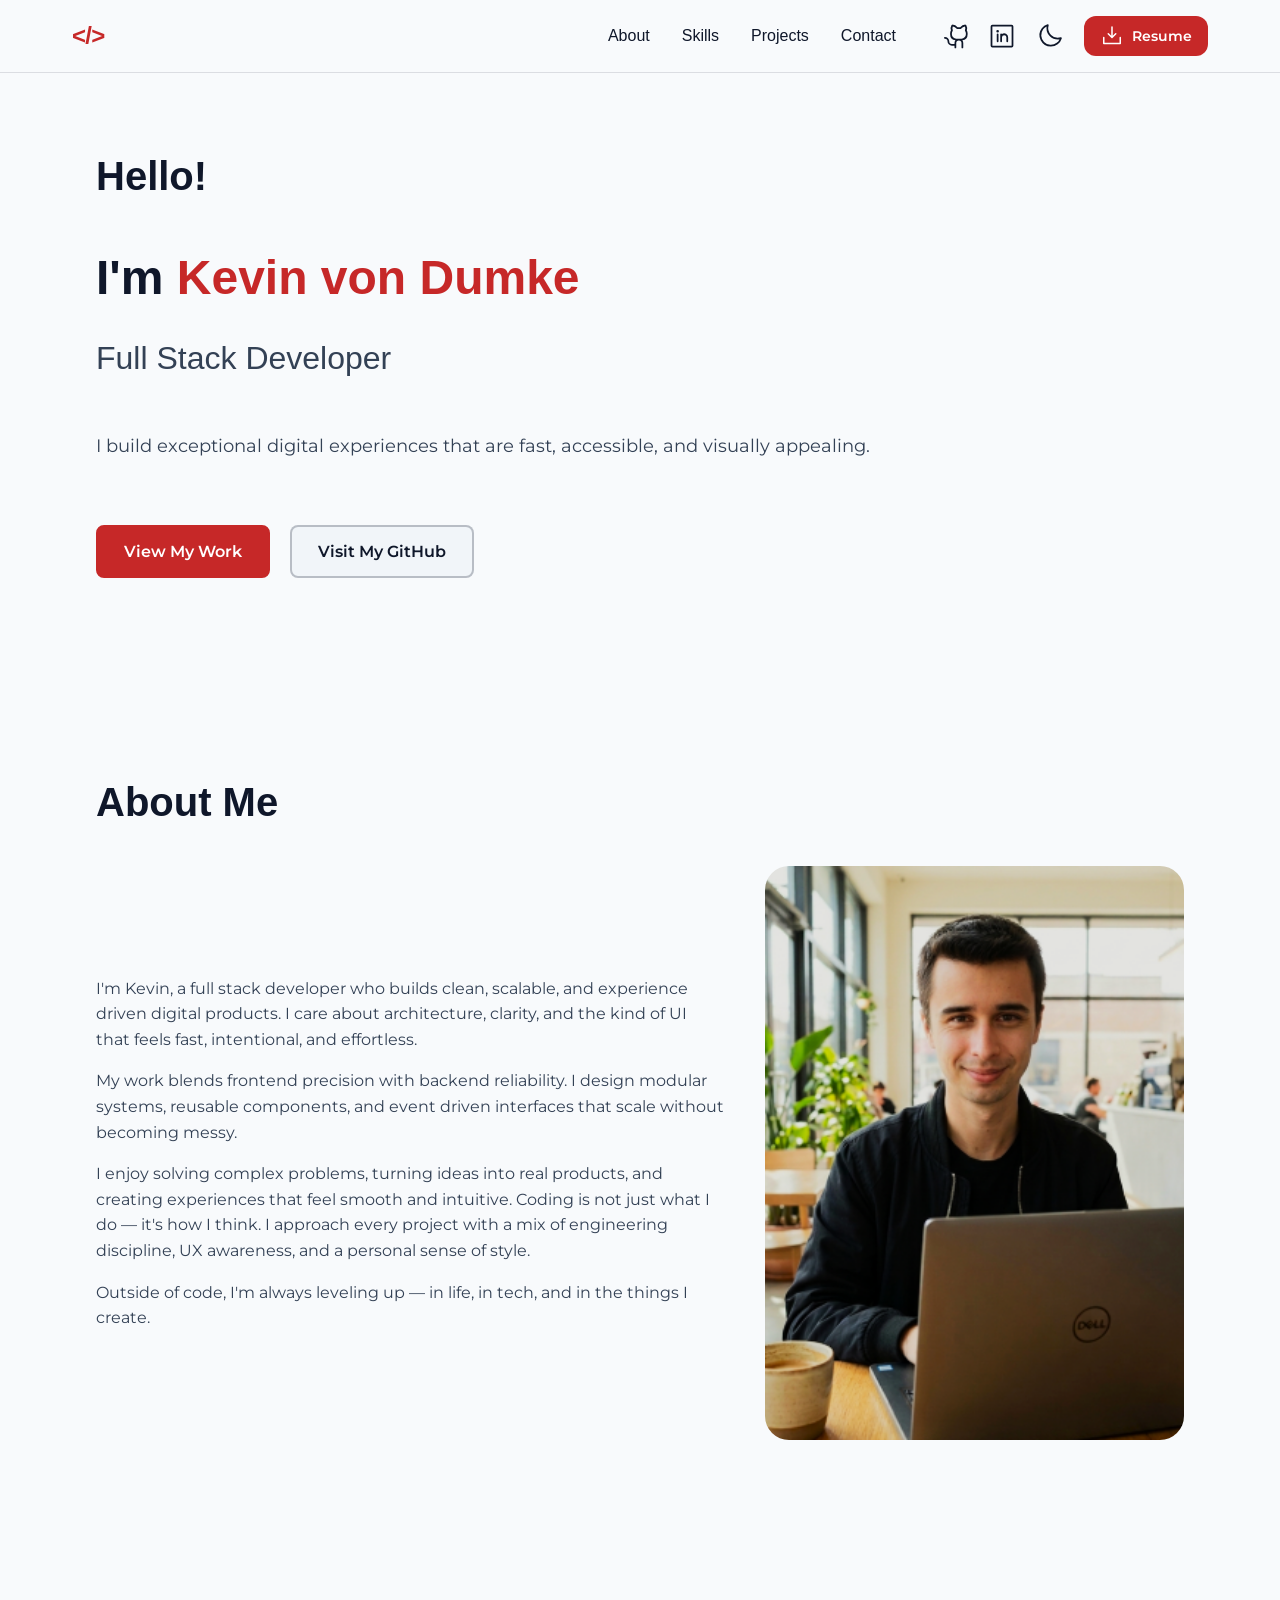
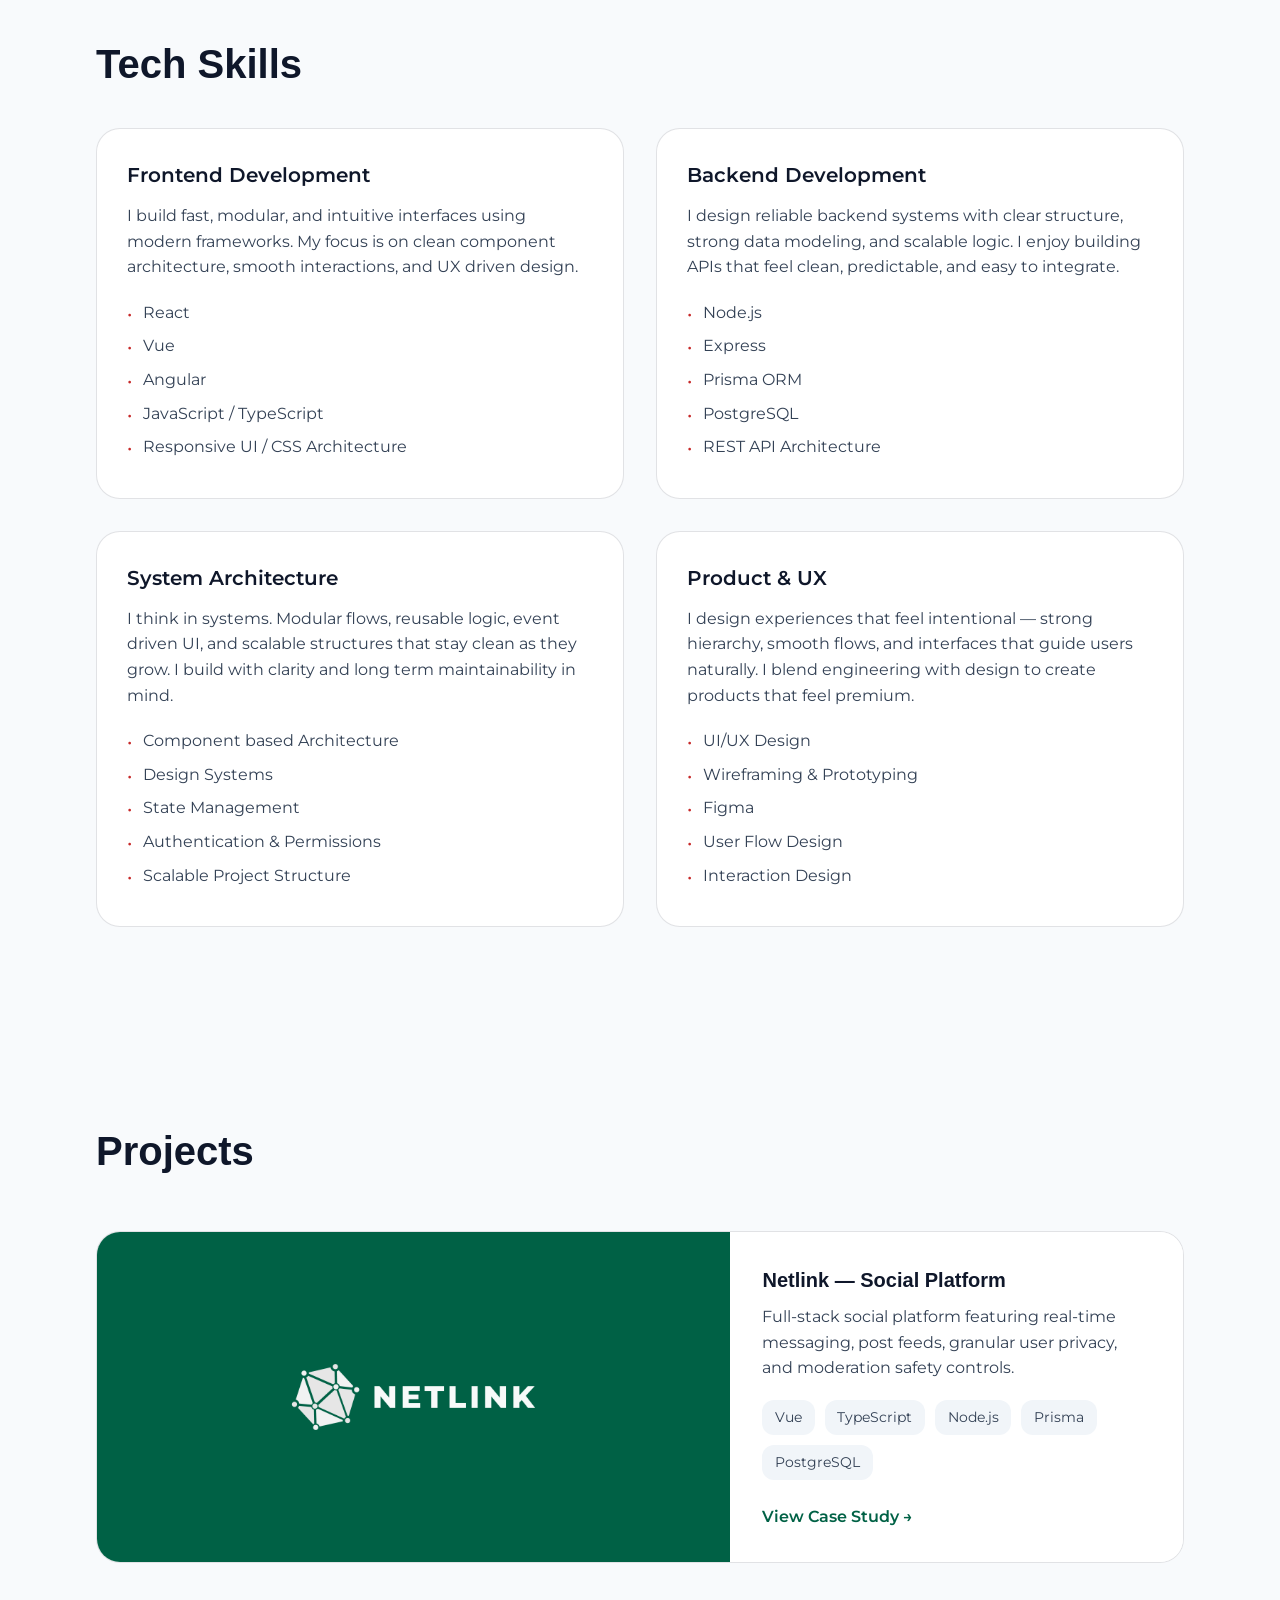
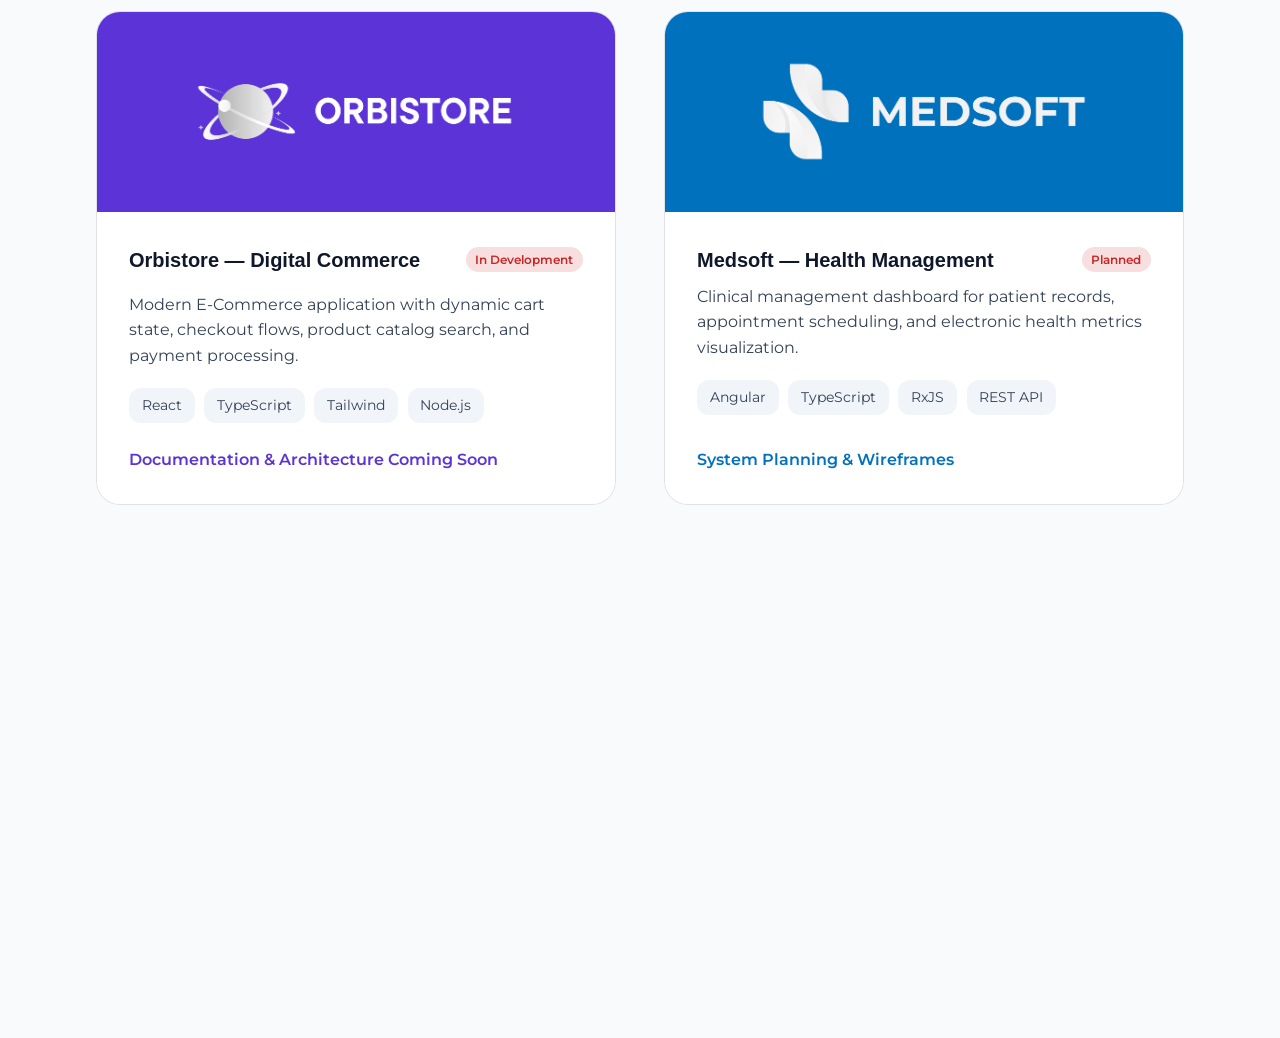
==== commit 01ab6a4f: "fix(ui): improve project grid distribution, card flex alignment, and responsive breakpoints." ====
--- a/index.html
+++ b/index.html
@@ -362,9 +362,11 @@
               <div
                 style="
                   display: flex;
+                  flex-wrap: wrap;
                   align-items: center;
+                  gap: 1rem;
                   justify-content: space-between;
-                  margin-bottom: 0.5rem;
+                  margin-bottom: 1rem;
                 "
               >
                 <h3 class="project-title" style="margin: 0">
--- a/css/main.css
+++ b/css/main.css
@@ -556,6 +556,9 @@
   overflow: hidden;
   display: flex;
   flex-direction: column;
+  height: 100%;
+  background: var(--bg-secondary);
+  border: 1px solid var(--border-color);
   transition:
     transform var(--transition-normal),
     box-shadow var(--transition-normal);
@@ -567,22 +570,33 @@
   grid-template-columns: 1.4fr 1fr;
 }
 
+.project-image {
+  overflow: hidden;
+  display: flex;
+  align-items: center;
+  justify-content: center;
+  position: relative;
+  min-height: 200px;
+}
+
+.project-card.large .project-image {
+  min-height: 100%;
+  padding: 2rem;
+}
+
+.medium-image {
+  padding: 2rem;
+}
+
 .project-image img {
-  width: 100%;
-  height: 100%;
-  object-fit: cover;
-  text-align: center;
+  max-width: 85%;
+  max-height: 160px;
+  width: auto;
+  height: auto;
+  object-fit: contain;
   transition:
     transform var(--transition-slow),
     filter var(--transition-slow);
-}
-
-.project-image {
-  overflow: hidden;
-}
-
-.medium-image {
-  padding: 2rem 0;
 }
 
 .project-card:hover .project-image img {
@@ -591,9 +605,11 @@
 }
 
 .project-content {
+  flex: 1;
+  display: flex;
+  flex-direction: column;
   padding: 2rem;
   background: var(--bg-secondary);
-  border: 1px solid var(--border-color);
 }
 
 .project-title {
@@ -613,6 +629,7 @@
 
 .project-tags {
   display: flex;
+  flex-wrap: wrap;
   gap: 0.6rem;
   margin-bottom: 1.5rem;
 }
@@ -645,6 +662,7 @@
 }
 
 .project-link {
+  margin-top: auto;
   color: var(--project-netlink-color);
   font-family: var(--font-primary);
   font-weight: var(--fw-semibold);
@@ -659,6 +677,18 @@
 .project-card:hover {
   transform: translateY(-6px);
   box-shadow: 0 0 20px var(--project-netlink-accent-glow);
+}
+
+.project-card:has(.project-netlink):hover {
+  box-shadow: 0 0 20px var(--netlink-accent-glow, rgba(16, 185, 129, 0.4));
+}
+
+.project-card:has(.project-orbistore):hover {
+  box-shadow: 0 0 20px var(--orbistore-accent-glow, rgba(91, 51, 215, 0.4));
+}
+
+.project-card:has(.project-medsoft):hover {
+  box-shadow: 0 0 20px var(--medsoft-accent-glow, rgba(0, 113, 188, 0.4));
 }
 
 .project-netlink {
@@ -811,9 +841,6 @@
   .hero-subtitle {
     font-size: var(--fs-3xl);
   }
-  .service-cards {
-    grid-template-columns: 1fr;
-  }
   .about-grid {
     grid-template-columns: 1fr 1fr;
     text-align: center;
@@ -829,10 +856,16 @@
     grid-template-columns: repeat(auto-fit, minmax(300px, 1fr));
   }
   .projects-grid {
-    grid-template-columns: 1fr;
+    gap: 2rem;
   }
   .project-card.large {
-    grid-template-columns: 1fr;
+    display: flex;
+    flex-direction: column;
+    grid-column: span 2;
+  }
+  .project-card.large .project-image {
+    min-height: 200px;
+    padding: 2.5rem 1.5rem;
   }
   .contact-grid {
     grid-template-columns: 1fr;
@@ -911,23 +944,6 @@
     max-width: 320px;
     text-align: center;
   }
-  .service-cards {
-    gap: 1.25rem;
-  }
-  .service-card {
-    grid-template-columns: 1fr;
-    gap: 1rem;
-    padding: 1.5rem;
-  }
-  .service-icon {
-    display: flex;
-    justify-content: flex-start;
-    margin-bottom: 0.5rem;
-  }
-  .service-icon svg {
-    width: 48px;
-    height: 48px;
-  }
   .about-grid {
     grid-template-columns: 1fr;
     gap: 1.5rem;
@@ -941,11 +957,27 @@
   .skill-category {
     transform: none !important;
   }
+  .projects-grid {
+    grid-template-columns: 1fr;
+    gap: 1.75rem;
+  }
+  .project-card.large {
+    display: flex;
+    flex-direction: column;
+    grid-column: auto;    
+  }
+  .project-card.large .project-image {
+    min-height: 180px;
+    padding: 2rem 1rem;
+  }
   .project-content {
     padding: 1.5rem;
   }
   .project-title {
     font-size: var(--fs-lg);
+  }
+  .project-tags {
+    flex-wrap: wrap;
   }
   .contact-grid {
     gap: 1rem;
--- a/css/index.css
+++ b/css/index.css
@@ -73,7 +73,7 @@
   --project-netlink-color: #006145;
   --netlink-accent-primary: #10b981;
   --netlink-accent-hover: #34d399;
-  --netlink-accent-glow: rgba(16, 185, 129, 0.55);
+  --netlink-accent-glow: rgba(16, 185, 129, 0.35);
   --project-orbistore-color: #5b33d7; /* Deep Blue for Orbistore */
   --orbistore-accent-primary: #5b33d7;
   --orbistore-accent-hover: #7c4dff;
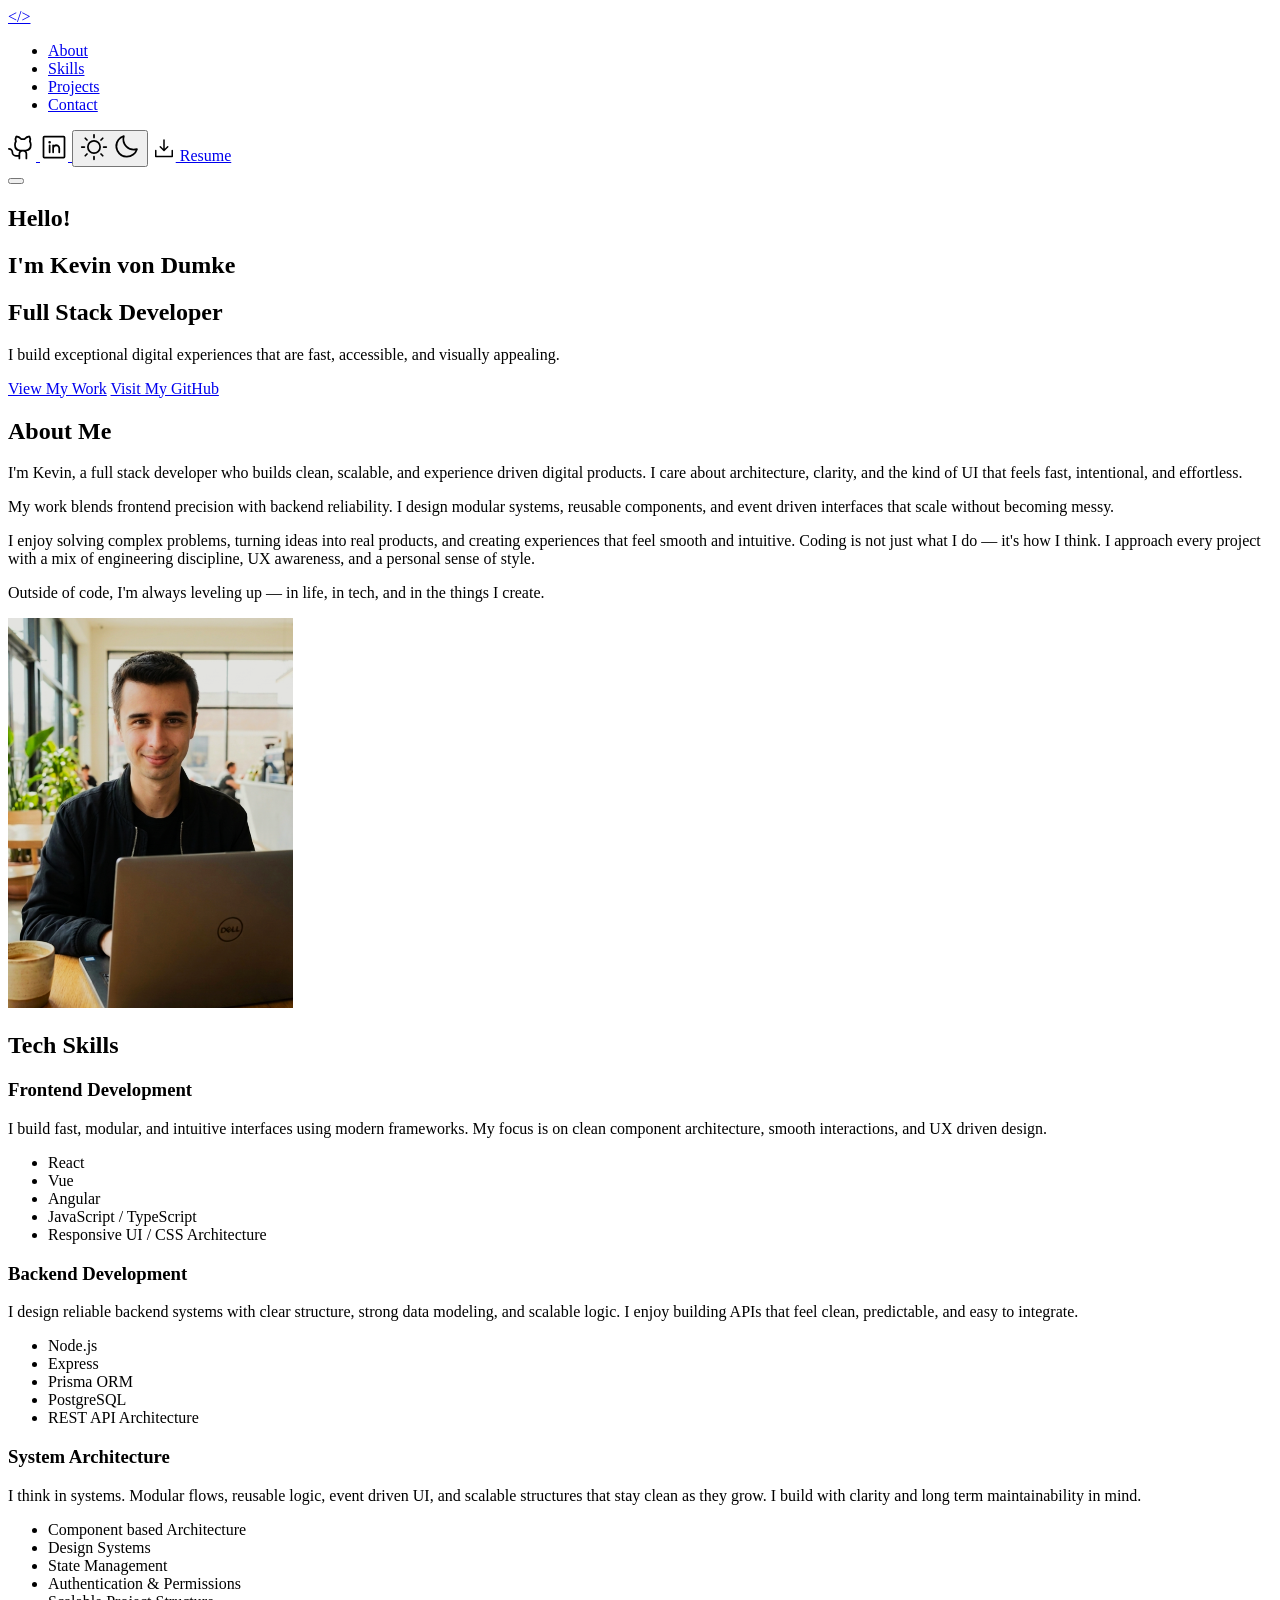
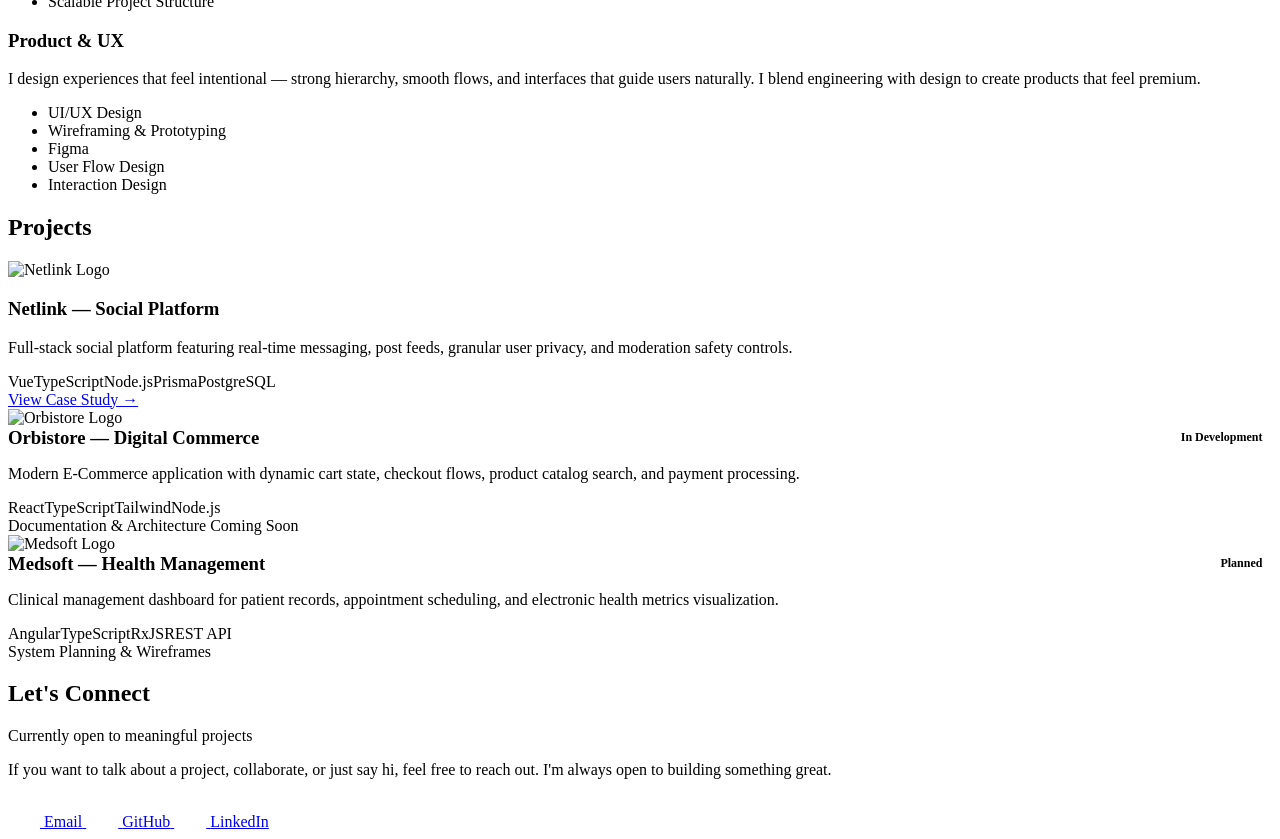
==== commit 390bf0af: "feat: updated canonical domain links." ====
--- a/index.html
+++ b/index.html
@@ -19,12 +19,12 @@
     <meta name="author" content="Kevin Von Dumke" />
     <meta name="robots" content="index, follow" />
 
-    <link rel="icon" href="/assets/favicon.svg" type="image/svg+xml" />
-    <link rel="icon" type="image/png" href="/favicon-96x96.png" sizes="96x96" />
-    <link rel="icon" type="image/svg+xml" href="/favicon.svg" />
-    <link rel="shortcut icon" href="/favicon.ico" />
-    <link rel="apple-touch-icon" sizes="180x180" href="/apple-touch-icon.png" />
-    <link rel="manifest" href="/site.webmanifest" />
+    <link rel="icon" href="https://kevinvondumke.com/assets/favicon.svg" type="image/svg+xml" />
+    <link rel="icon" type="image/png" href="https://kevinvondumke.com/favicon-96x96.png" sizes="96x96" />
+    <link rel="icon" type="image/svg+xml" href="https://kevinvondumke.com/favicon.svg" />
+    <link rel="shortcut icon" href="https://kevinvondumke.com/favicon.ico" />
+    <link rel="apple-touch-icon" sizes="180x180" href="https://kevinvondumke.com/apple-touch-icon.png" />
+    <link rel="manifest" href="https://kevinvondumke.com/site.webmanifest" />
 
     <meta property="og:type" content="website" />
     <meta
@@ -64,8 +64,8 @@
     />
 
     <!-- CSS Styles -->
-    <link rel="stylesheet" href="css/main.css" />
-    <link rel="stylesheet" href="css/index.css" />
+    <link rel="stylesheet" href="https://kevinvondumke.com/css/main.css" />
+    <link rel="stylesheet" href="https://kevinvondumke.com/css/index.css" />
   </head>
   <body>
     <div class="progress-bar"></div>
@@ -164,7 +164,7 @@
                 </svg>
               </span>
             </button>
-            <a href="assets/resume.pdf" class="resume-btn" download aria-label="Download Resume PDF">
+            <a href="https://kevinvondumke.com/assets/resume.pdf" class="resume-btn" download aria-label="Download Resume PDF">
               <svg
                 xmlns="http://www.w3.org/2000/svg"
                 width="24"
@@ -332,7 +332,7 @@
           <!-- PROJECT 1: NETLINK (FEATURED VUE) -->
           <div class="project-card large">
             <div class="project-image project-netlink">
-              <img src="assets/projects/netlink-logo.png" alt="Netlink Logo" />
+              <img src="https://kevinvondumke.com/assets/projects/netlink-logo.png" alt="Netlink Logo" />
             </div>
             <div class="project-content">
               <h3 class="project-title">Netlink — Social Platform</h3>
@@ -344,7 +344,7 @@
                 <span>Vue</span><span>TypeScript</span><span>Node.js</span
                 ><span>Prisma</span><span>PostgreSQL</span>
               </div>
-              <a class="project-link" href="./projects/netlink.html"
+              <a class="project-link" href="https://kevinvondumke.com/projects/netlink.html"
                 >View Case Study &rarr;</a
               >
             </div>
@@ -354,7 +354,7 @@
           <div class="project-card medium">
             <div class="project-image medium-image project-orbistore">
               <img
-                src="assets/projects/orbistore-logo.png"
+                src="https://kevinvondumke.com/assets/projects/orbistore-logo.png"
                 alt="Orbistore Logo"
               />
             </div>
@@ -403,7 +403,7 @@
           <!-- PROJECT 3: MEDSOFT (ANGULAR) -->
           <div class="project-card medium">
             <div class="project-image medium-image project-medsoft">
-              <img src="assets/projects/medsoft-logo.png" alt="Medsoft Logo" />
+              <img src="https://kevinvondumke.com/assets/projects/medsoft-logo.png" alt="Medsoft Logo" />
             </div>
             <div class="project-content">
               <div
@@ -532,7 +532,7 @@
         </div>
       </section>
     </footer>
-    <script src="./js/app.js"></script>
-    <script src="./js/theme.js"></script>
+    <script src="https://kevinvondumke.com/js/app.js"></script>
+    <script src="https://kevinvondumke.com/js/theme.js"></script>
   </body>
 </html>
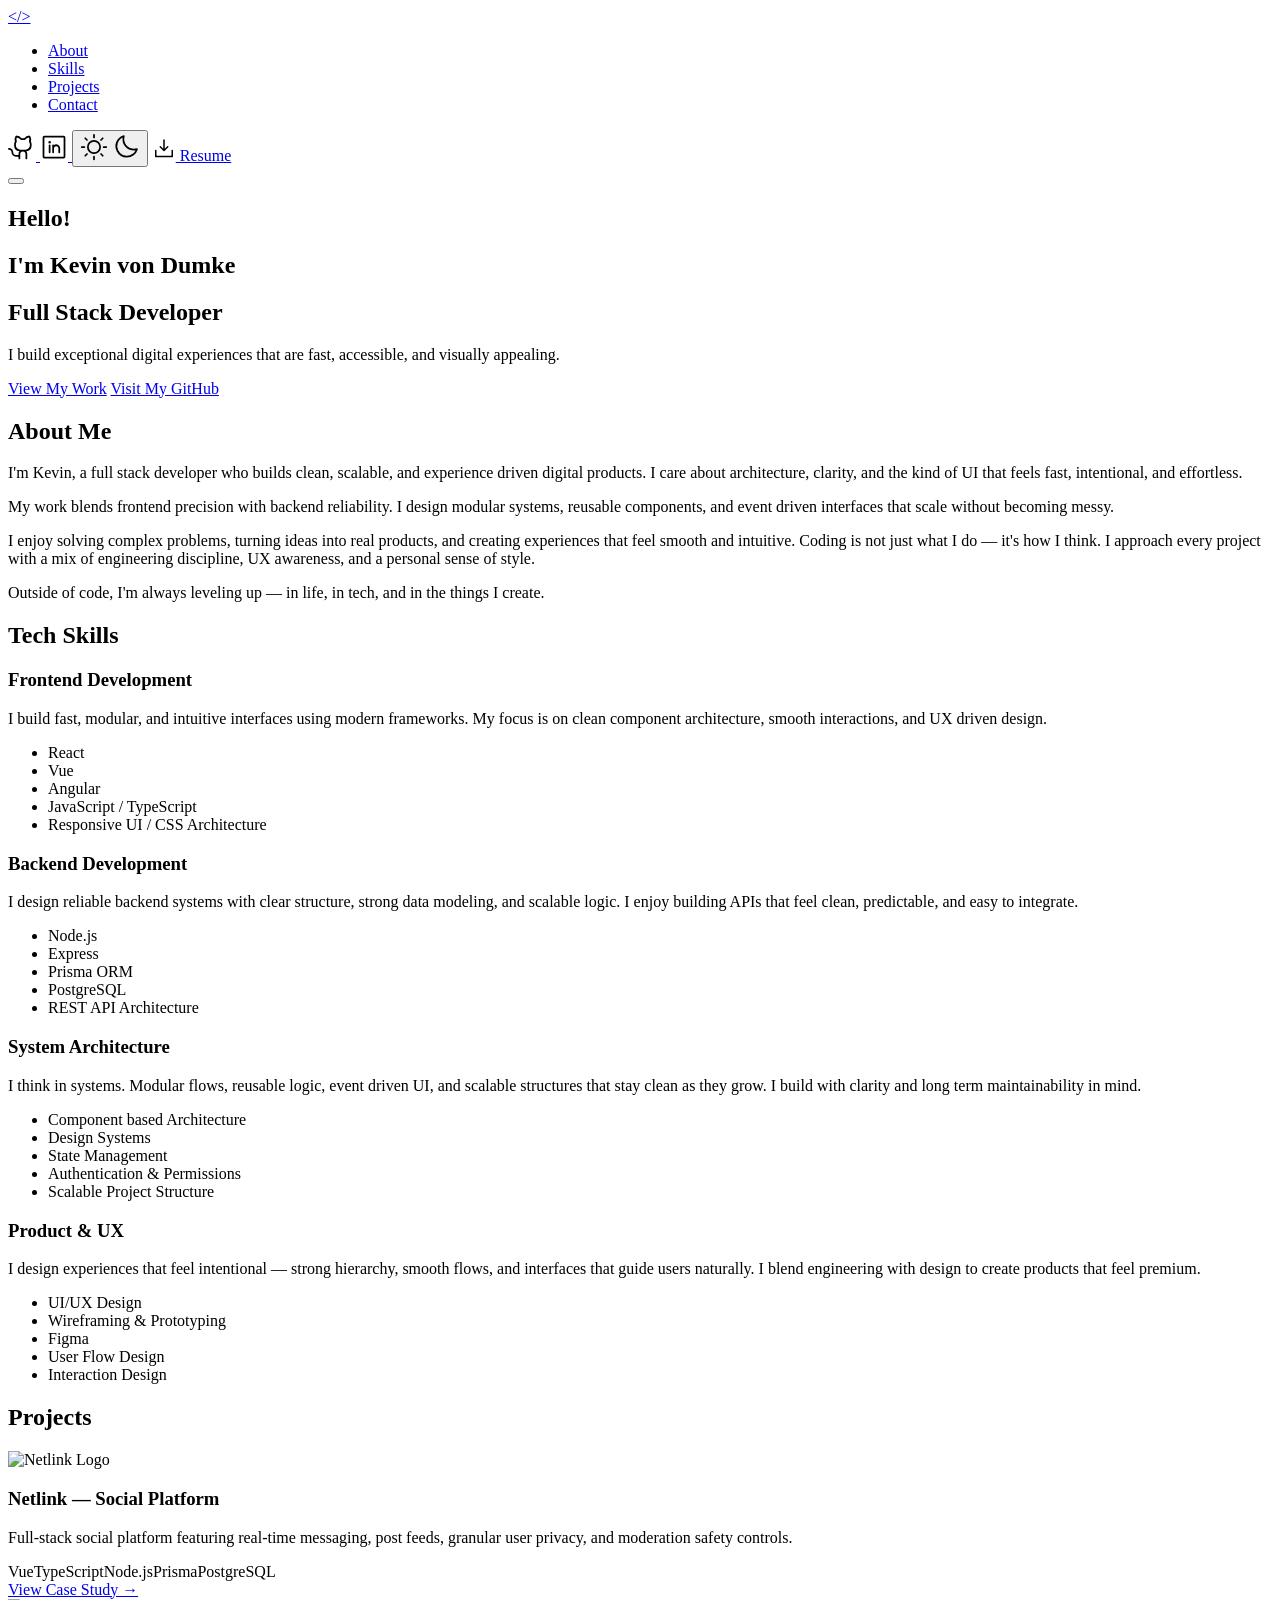
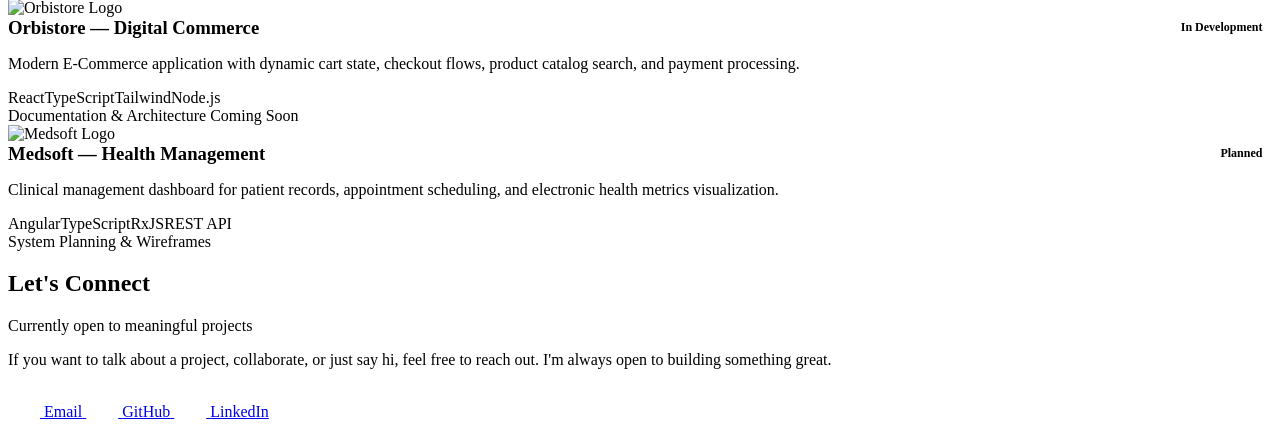
==== commit ef9cd9f2: "Remove about image section from index.html Removed the about image section from the HTML." ====
--- a/index.html
+++ b/index.html
@@ -164,7 +164,7 @@
                 </svg>
               </span>
             </button>
-            <a href="https://kevinvondumke.com/assets/resume.pdf" class="resume-btn" download aria-label="Download Resume PDF">
+            <a href="https://kevinvondumke.com/assets/Kevin_Von_Dumke_Full_Stack_Developer_Resume.pdf" class="resume-btn" download aria-label="Download Resume PDF">
               <svg
                 xmlns="http://www.w3.org/2000/svg"
                 width="24"
@@ -247,13 +247,6 @@
               Outside of code, I'm always leveling up — in life, in tech, and in
               the things I create.
             </p>
-          </div>
-          <div class="about-image">
-            <img
-              src="assets/images/kevin.png"
-              alt="Kevin Von Dumke"
-              class="about-image"
-            />
           </div>
         </div>
       </section>
